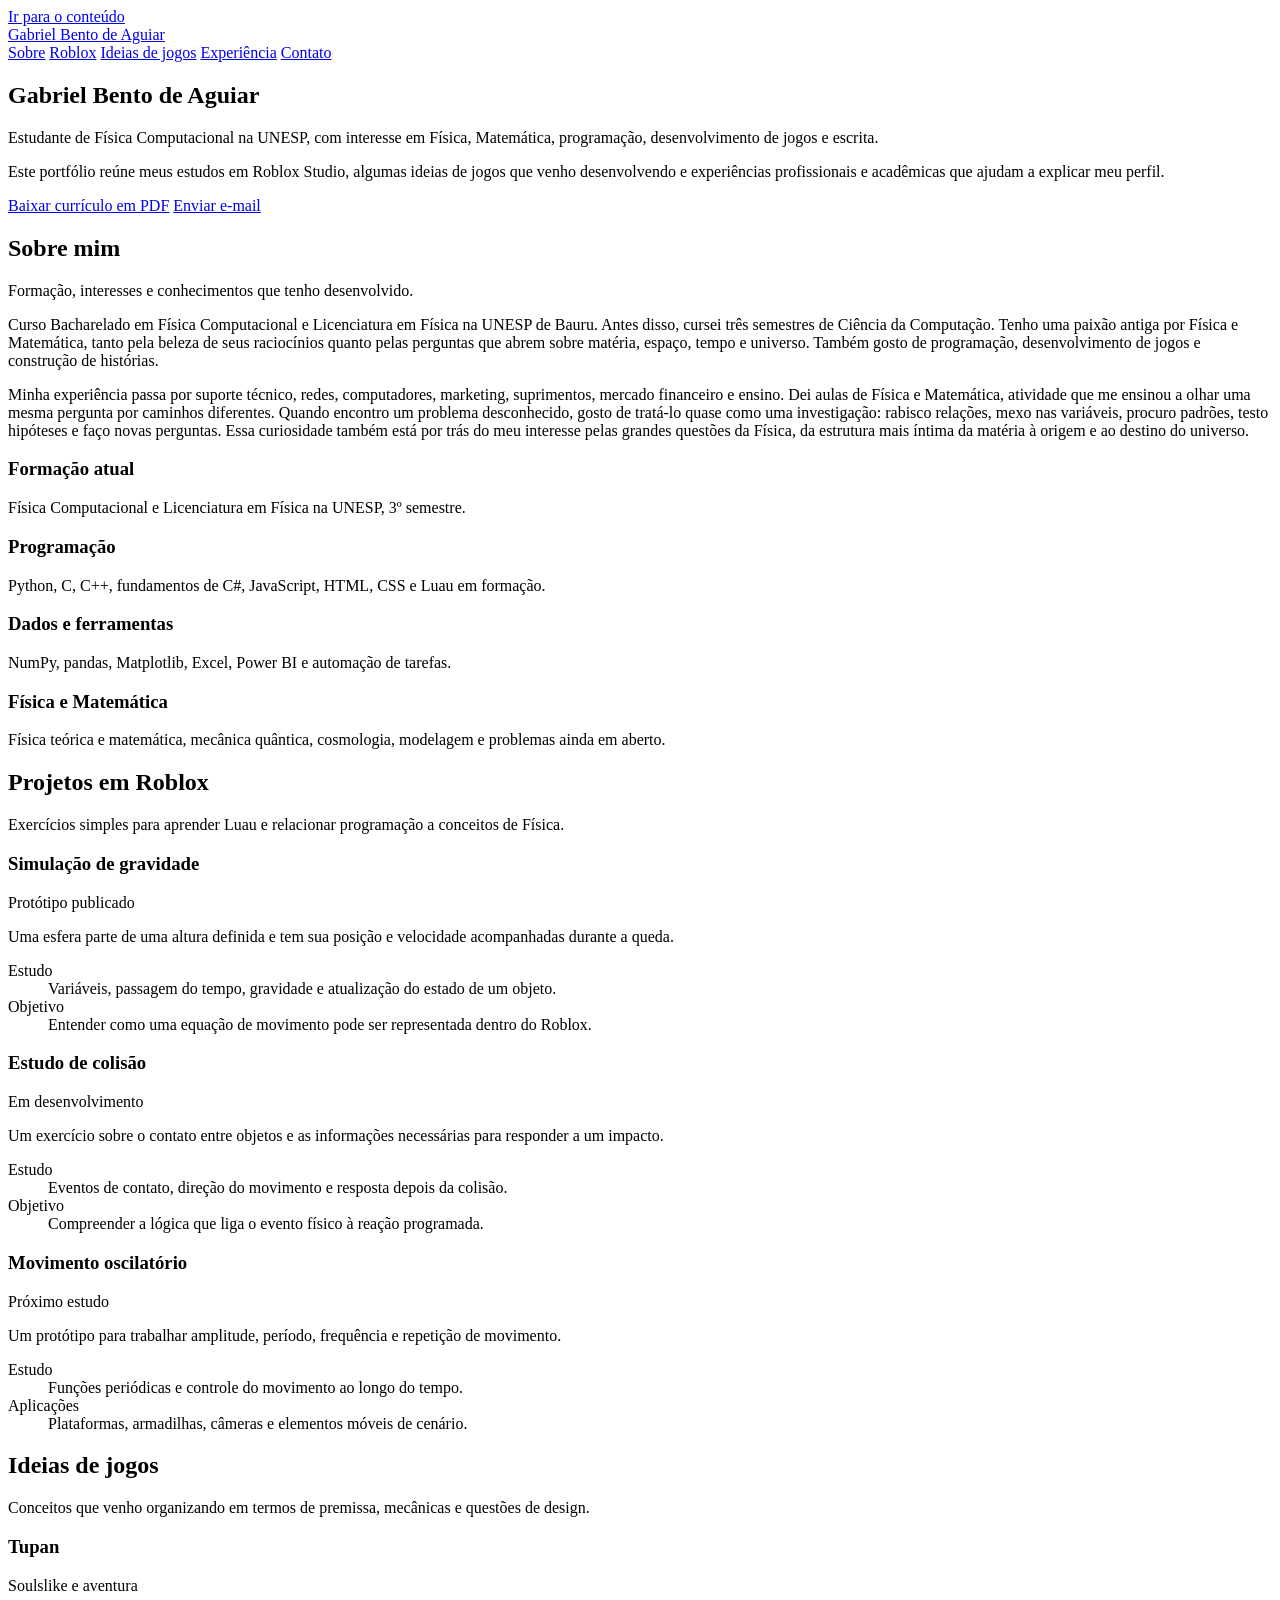
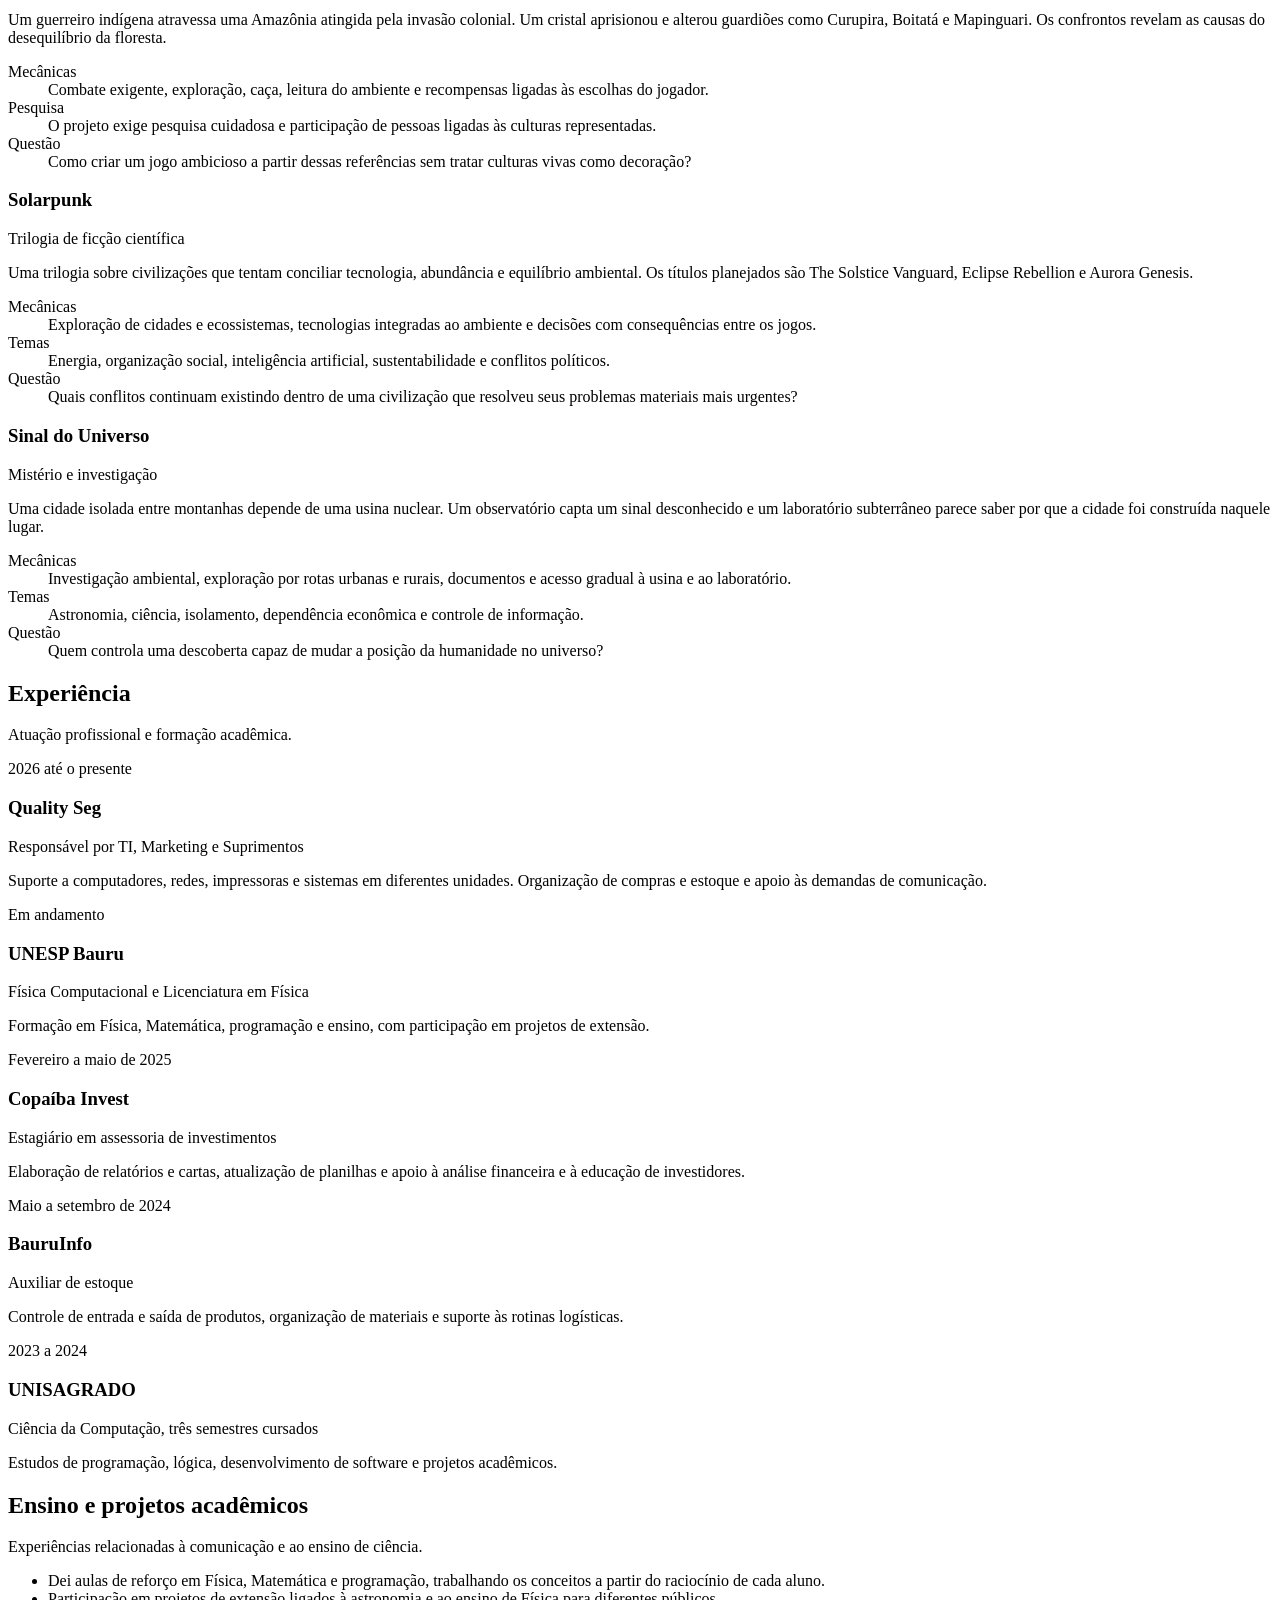
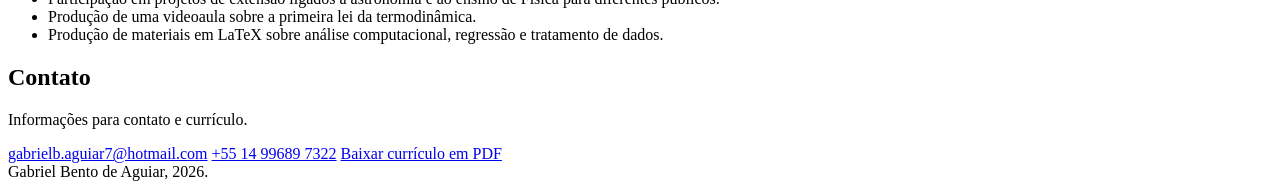
==== index.html @ 91a0bcd9 "Publica a estrutura inicial do portfólio" ====
<!doctype html>
<html lang="pt-BR">
<head>
  <meta charset="utf-8">
  <meta name="viewport" content="width=device-width, initial-scale=1">
  <title>Gabriel Bento de Aguiar | Portfólio</title>
  <meta name="description" content="Portfólio de Gabriel Bento de Aguiar, estudante de Física Computacional com interesse em programação, Roblox, game design e narrativa.">
  <meta name="theme-color" content="#f6f7f8">
  <link rel="icon" type="image/svg+xml" href="data:image/svg+xml,%3Csvg xmlns='http://www.w3.org/2000/svg' viewBox='0 0 64 64'%3E%3Crect width='64' height='64' rx='12' fill='%231f5f8b'/%3E%3Ctext x='32' y='43' text-anchor='middle' font-family='Arial' font-size='34' font-weight='700' fill='white'%3EG%3C/text%3E%3C/svg%3E">
  <link rel="stylesheet" href="assets/style.css">
</head>
<body>
  <a class="skip-link" href="#conteudo">Ir para o conteúdo</a>

  <header class="site-header">
    <div class="header-inner">
      <a class="name-link" href="#inicio">Gabriel Bento de Aguiar</a>
      <nav aria-label="Navegação principal">
        <a href="#sobre">Sobre</a>
        <a href="#roblox">Roblox</a>
        <a href="#jogos">Ideias de jogos</a>
        <a href="#experiencia">Experiência</a>
        <a href="#contato">Contato</a>
      </nav>
    </div>
  </header>

  <main id="conteudo">
    <section class="intro" id="inicio">
      <h1>Gabriel Bento de Aguiar</h1>
      <p class="role">Estudante de Física Computacional na UNESP, com interesse em Física, Matemática, programação, desenvolvimento de jogos e escrita.</p>
      <p class="summary">Este portfólio reúne meus estudos em Roblox Studio, algumas ideias de jogos que venho desenvolvendo e experiências profissionais e acadêmicas que ajudam a explicar meu perfil.</p>
      <div class="actions">
        <a class="button primary" href="assets/Gabriel_Bento_Curriculo_Prota_Games.pdf" download>Baixar currículo em PDF</a>
        <a class="button" href="mailto:gabrielb.aguiar7@hotmail.com">Enviar e-mail</a>
      </div>
    </section>

    <section id="sobre">
      <div class="section-title">
        <h2>Sobre mim</h2>
        <p>Formação, interesses e conhecimentos que tenho desenvolvido.</p>
      </div>
      <div class="section-content">
        <p>Curso Bacharelado em Física Computacional e Licenciatura em Física na UNESP de Bauru. Antes disso, cursei três semestres de Ciência da Computação. Tenho uma paixão antiga por Física e Matemática, tanto pela beleza de seus raciocínios quanto pelas perguntas que abrem sobre matéria, espaço, tempo e universo. Também gosto de programação, desenvolvimento de jogos e construção de histórias.</p>
        <p>Minha experiência passa por suporte técnico, redes, computadores, marketing, suprimentos, mercado financeiro e ensino. Dei aulas de Física e Matemática, atividade que me ensinou a olhar uma mesma pergunta por caminhos diferentes. Quando encontro um problema desconhecido, gosto de tratá-lo quase como uma investigação: rabisco relações, mexo nas variáveis, procuro padrões, testo hipóteses e faço novas perguntas. Essa curiosidade também está por trás do meu interesse pelas grandes questões da Física, da estrutura mais íntima da matéria à origem e ao destino do universo.</p>

        <div class="facts">
          <article class="fact">
            <h3>Formação atual</h3>
            <p>Física Computacional e Licenciatura em Física na UNESP, 3º semestre.</p>
          </article>
          <article class="fact">
            <h3>Programação</h3>
            <p>Python, C, C++, fundamentos de C#, JavaScript, HTML, CSS e Luau em formação.</p>
          </article>
          <article class="fact">
            <h3>Dados e ferramentas</h3>
            <p>NumPy, pandas, Matplotlib, Excel, Power BI e automação de tarefas.</p>
          </article>
          <article class="fact">
            <h3>Física e Matemática</h3>
            <p>Física teórica e matemática, mecânica quântica, cosmologia, modelagem e problemas ainda em aberto.</p>
          </article>
        </div>
      </div>
    </section>

    <section id="roblox">
      <div class="section-title">
        <h2>Projetos em Roblox</h2>
        <p>Exercícios simples para aprender Luau e relacionar programação a conceitos de Física.</p>
      </div>
      <div class="section-content project-list">
        <article class="project">
          <div class="project-header">
            <h3>Simulação de gravidade</h3>
            <span class="status">Protótipo publicado</span>
          </div>
          <p>Uma esfera parte de uma altura definida e tem sua posição e velocidade acompanhadas durante a queda.</p>
          <dl>
            <dt>Estudo</dt><dd>Variáveis, passagem do tempo, gravidade e atualização do estado de um objeto.</dd>
            <dt>Objetivo</dt><dd>Entender como uma equação de movimento pode ser representada dentro do Roblox.</dd>
          </dl>
        </article>

        <article class="project">
          <div class="project-header">
            <h3>Estudo de colisão</h3>
            <span class="status">Em desenvolvimento</span>
          </div>
          <p>Um exercício sobre o contato entre objetos e as informações necessárias para responder a um impacto.</p>
          <dl>
            <dt>Estudo</dt><dd>Eventos de contato, direção do movimento e resposta depois da colisão.</dd>
            <dt>Objetivo</dt><dd>Compreender a lógica que liga o evento físico à reação programada.</dd>
          </dl>
        </article>

        <article class="project">
          <div class="project-header">
            <h3>Movimento oscilatório</h3>
            <span class="status">Próximo estudo</span>
          </div>
          <p>Um protótipo para trabalhar amplitude, período, frequência e repetição de movimento.</p>
          <dl>
            <dt>Estudo</dt><dd>Funções periódicas e controle do movimento ao longo do tempo.</dd>
            <dt>Aplicações</dt><dd>Plataformas, armadilhas, câmeras e elementos móveis de cenário.</dd>
          </dl>
        </article>
      </div>
    </section>

    <section id="jogos">
      <div class="section-title">
        <h2>Ideias de jogos</h2>
        <p>Conceitos que venho organizando em termos de premissa, mecânicas e questões de design.</p>
      </div>
      <div class="section-content concept-list">
        <article class="concept">
          <div class="concept-header">
            <h3>Tupan</h3>
            <span class="type">Soulslike e aventura</span>
          </div>
          <p>Um guerreiro indígena atravessa uma Amazônia atingida pela invasão colonial. Um cristal aprisionou e alterou guardiões como Curupira, Boitatá e Mapinguari. Os confrontos revelam as causas do desequilíbrio da floresta.</p>
          <dl>
            <dt>Mecânicas</dt><dd>Combate exigente, exploração, caça, leitura do ambiente e recompensas ligadas às escolhas do jogador.</dd>
            <dt>Pesquisa</dt><dd>O projeto exige pesquisa cuidadosa e participação de pessoas ligadas às culturas representadas.</dd>
            <dt>Questão</dt><dd>Como criar um jogo ambicioso a partir dessas referências sem tratar culturas vivas como decoração?</dd>
          </dl>
        </article>

        <article class="concept">
          <div class="concept-header">
            <h3>Solarpunk</h3>
            <span class="type">Trilogia de ficção científica</span>
          </div>
          <p>Uma trilogia sobre civilizações que tentam conciliar tecnologia, abundância e equilíbrio ambiental. Os títulos planejados são The Solstice Vanguard, Eclipse Rebellion e Aurora Genesis.</p>
          <dl>
            <dt>Mecânicas</dt><dd>Exploração de cidades e ecossistemas, tecnologias integradas ao ambiente e decisões com consequências entre os jogos.</dd>
            <dt>Temas</dt><dd>Energia, organização social, inteligência artificial, sustentabilidade e conflitos políticos.</dd>
            <dt>Questão</dt><dd>Quais conflitos continuam existindo dentro de uma civilização que resolveu seus problemas materiais mais urgentes?</dd>
          </dl>
        </article>

        <article class="concept">
          <div class="concept-header">
            <h3>Sinal do Universo</h3>
            <span class="type">Mistério e investigação</span>
          </div>
          <p>Uma cidade isolada entre montanhas depende de uma usina nuclear. Um observatório capta um sinal desconhecido e um laboratório subterrâneo parece saber por que a cidade foi construída naquele lugar.</p>
          <dl>
            <dt>Mecânicas</dt><dd>Investigação ambiental, exploração por rotas urbanas e rurais, documentos e acesso gradual à usina e ao laboratório.</dd>
            <dt>Temas</dt><dd>Astronomia, ciência, isolamento, dependência econômica e controle de informação.</dd>
            <dt>Questão</dt><dd>Quem controla uma descoberta capaz de mudar a posição da humanidade no universo?</dd>
          </dl>
        </article>
      </div>
    </section>

    <section id="experiencia">
      <div class="section-title">
        <h2>Experiência</h2>
        <p>Atuação profissional e formação acadêmica.</p>
      </div>
      <div class="section-content experience-list">
        <article class="experience">
          <time>2026 até o presente</time>
          <div>
            <h3>Quality Seg</h3>
            <p class="position">Responsável por TI, Marketing e Suprimentos</p>
            <p>Suporte a computadores, redes, impressoras e sistemas em diferentes unidades. Organização de compras e estoque e apoio às demandas de comunicação.</p>
          </div>
        </article>
        <article class="experience">
          <time>Em andamento</time>
          <div>
            <h3>UNESP Bauru</h3>
            <p class="position">Física Computacional e Licenciatura em Física</p>
            <p>Formação em Física, Matemática, programação e ensino, com participação em projetos de extensão.</p>
          </div>
        </article>
        <article class="experience">
          <time>Fevereiro a maio de 2025</time>
          <div>
            <h3>Copaíba Invest</h3>
            <p class="position">Estagiário em assessoria de investimentos</p>
            <p>Elaboração de relatórios e cartas, atualização de planilhas e apoio à análise financeira e à educação de investidores.</p>
          </div>
        </article>
        <article class="experience">
          <time>Maio a setembro de 2024</time>
          <div>
            <h3>BauruInfo</h3>
            <p class="position">Auxiliar de estoque</p>
            <p>Controle de entrada e saída de produtos, organização de materiais e suporte às rotinas logísticas.</p>
          </div>
        </article>
        <article class="experience">
          <time>2023 a 2024</time>
          <div>
            <h3>UNISAGRADO</h3>
            <p class="position">Ciência da Computação, três semestres cursados</p>
            <p>Estudos de programação, lógica, desenvolvimento de software e projetos acadêmicos.</p>
          </div>
        </article>
      </div>
    </section>

    <section id="academico">
      <div class="section-title">
        <h2>Ensino e projetos acadêmicos</h2>
        <p>Experiências relacionadas à comunicação e ao ensino de ciência.</p>
      </div>
      <div class="section-content">
        <ul class="academic-list">
          <li>Dei aulas de reforço em Física, Matemática e programação, trabalhando os conceitos a partir do raciocínio de cada aluno.</li>
          <li>Participação em projetos de extensão ligados à astronomia e ao ensino de Física para diferentes públicos.</li>
          <li>Produção de uma videoaula sobre a primeira lei da termodinâmica.</li>
          <li>Produção de materiais em LaTeX sobre análise computacional, regressão e tratamento de dados.</li>
        </ul>
      </div>
    </section>

    <section class="contact" id="contato">
      <div class="section-title">
        <h2>Contato</h2>
        <p>Informações para contato e currículo.</p>
      </div>
      <div class="section-content contact-links">
        <a href="mailto:gabrielb.aguiar7@hotmail.com">gabrielb.aguiar7@hotmail.com</a>
        <a href="tel:+5514996897322">+55 14 99689 7322</a>
        <a href="assets/Gabriel_Bento_Curriculo_Prota_Games.pdf" download>Baixar currículo em PDF</a>
      </div>
    </section>
  </main>

  <footer>Gabriel Bento de Aguiar, 2026.</footer>
</body>
</html>
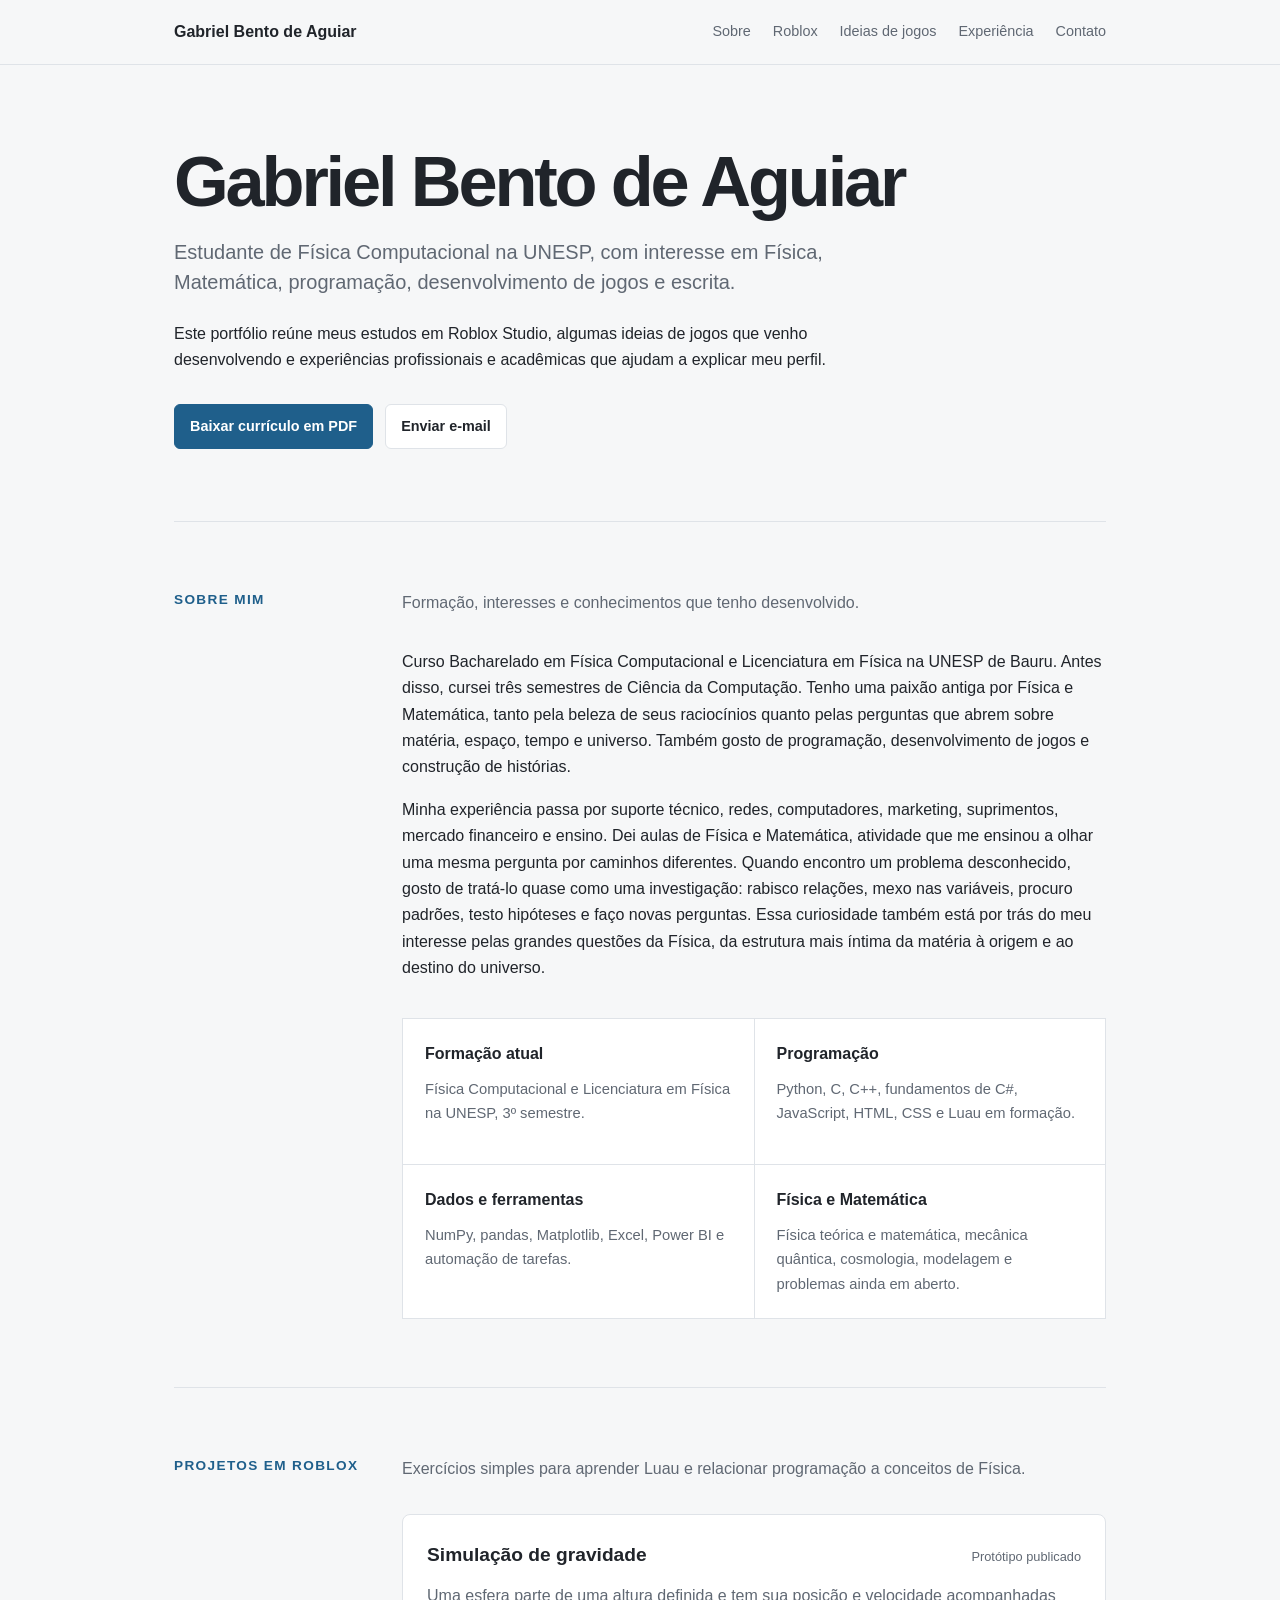
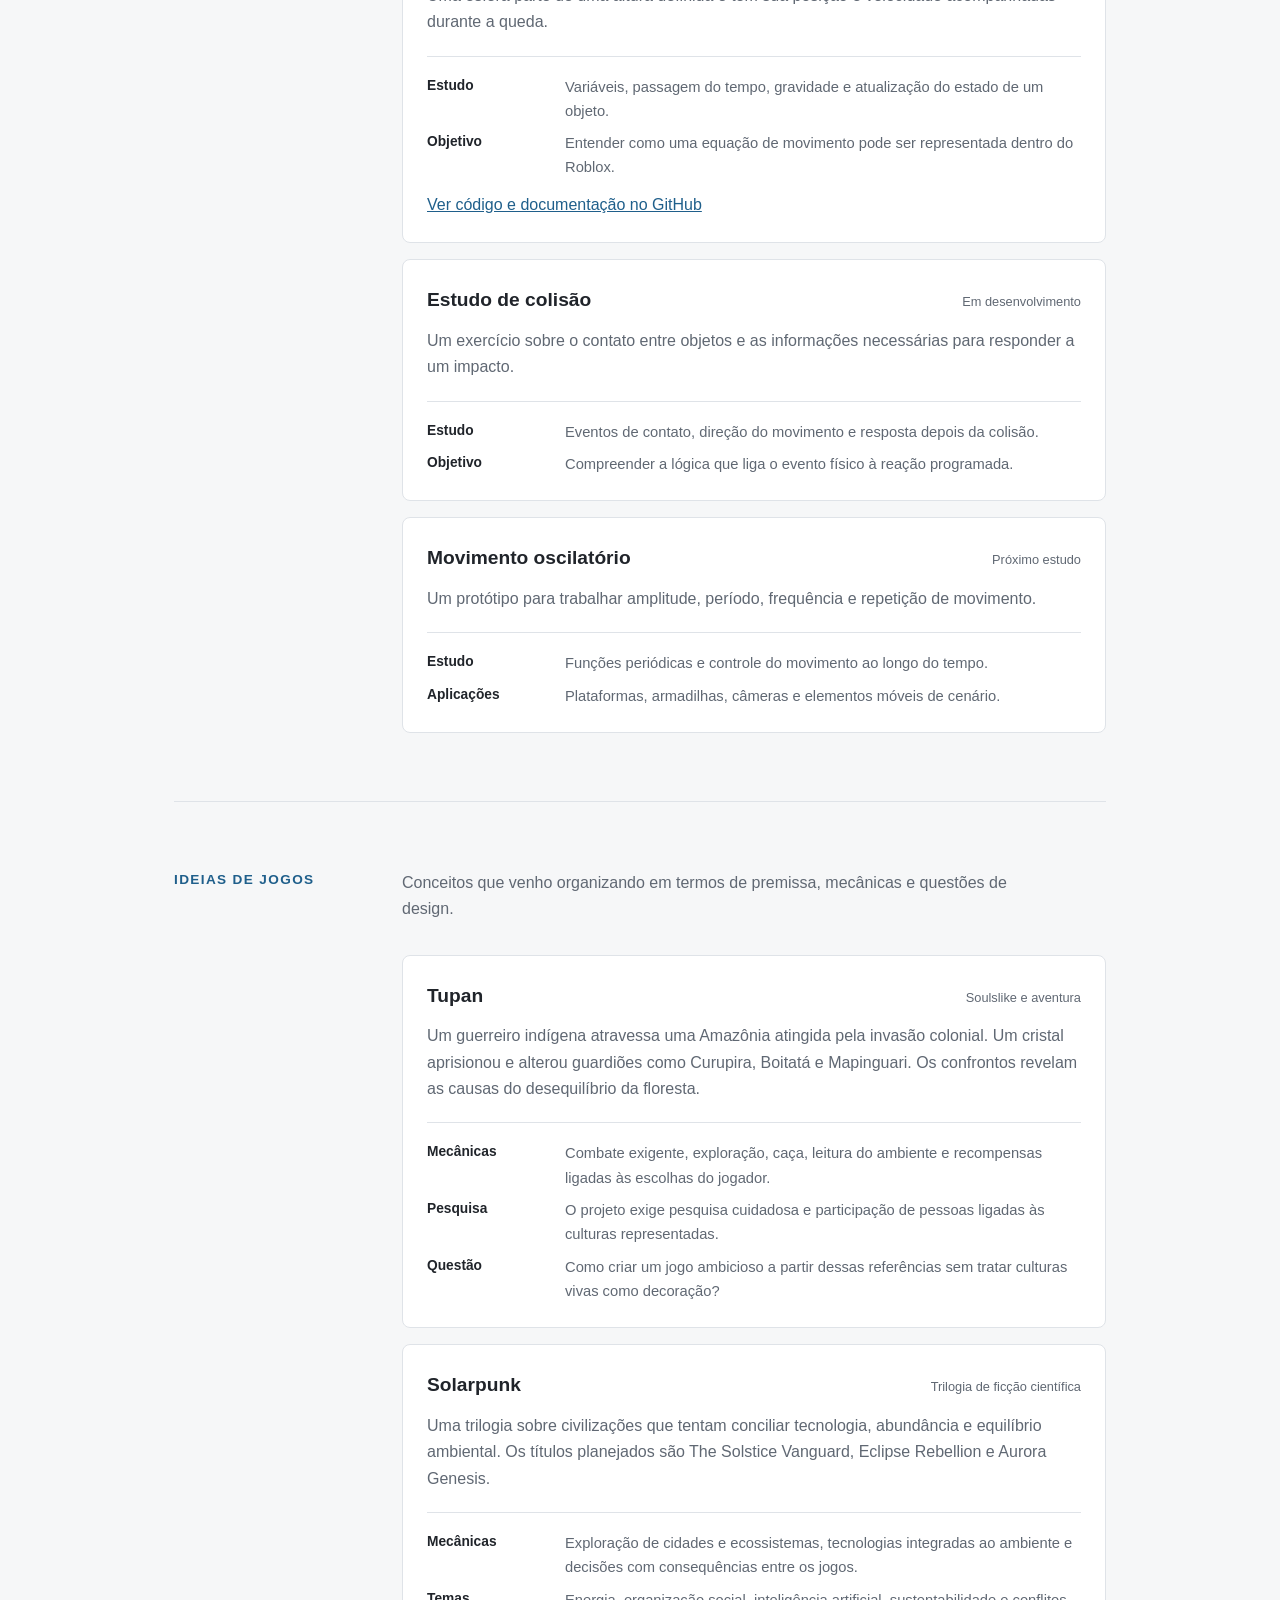
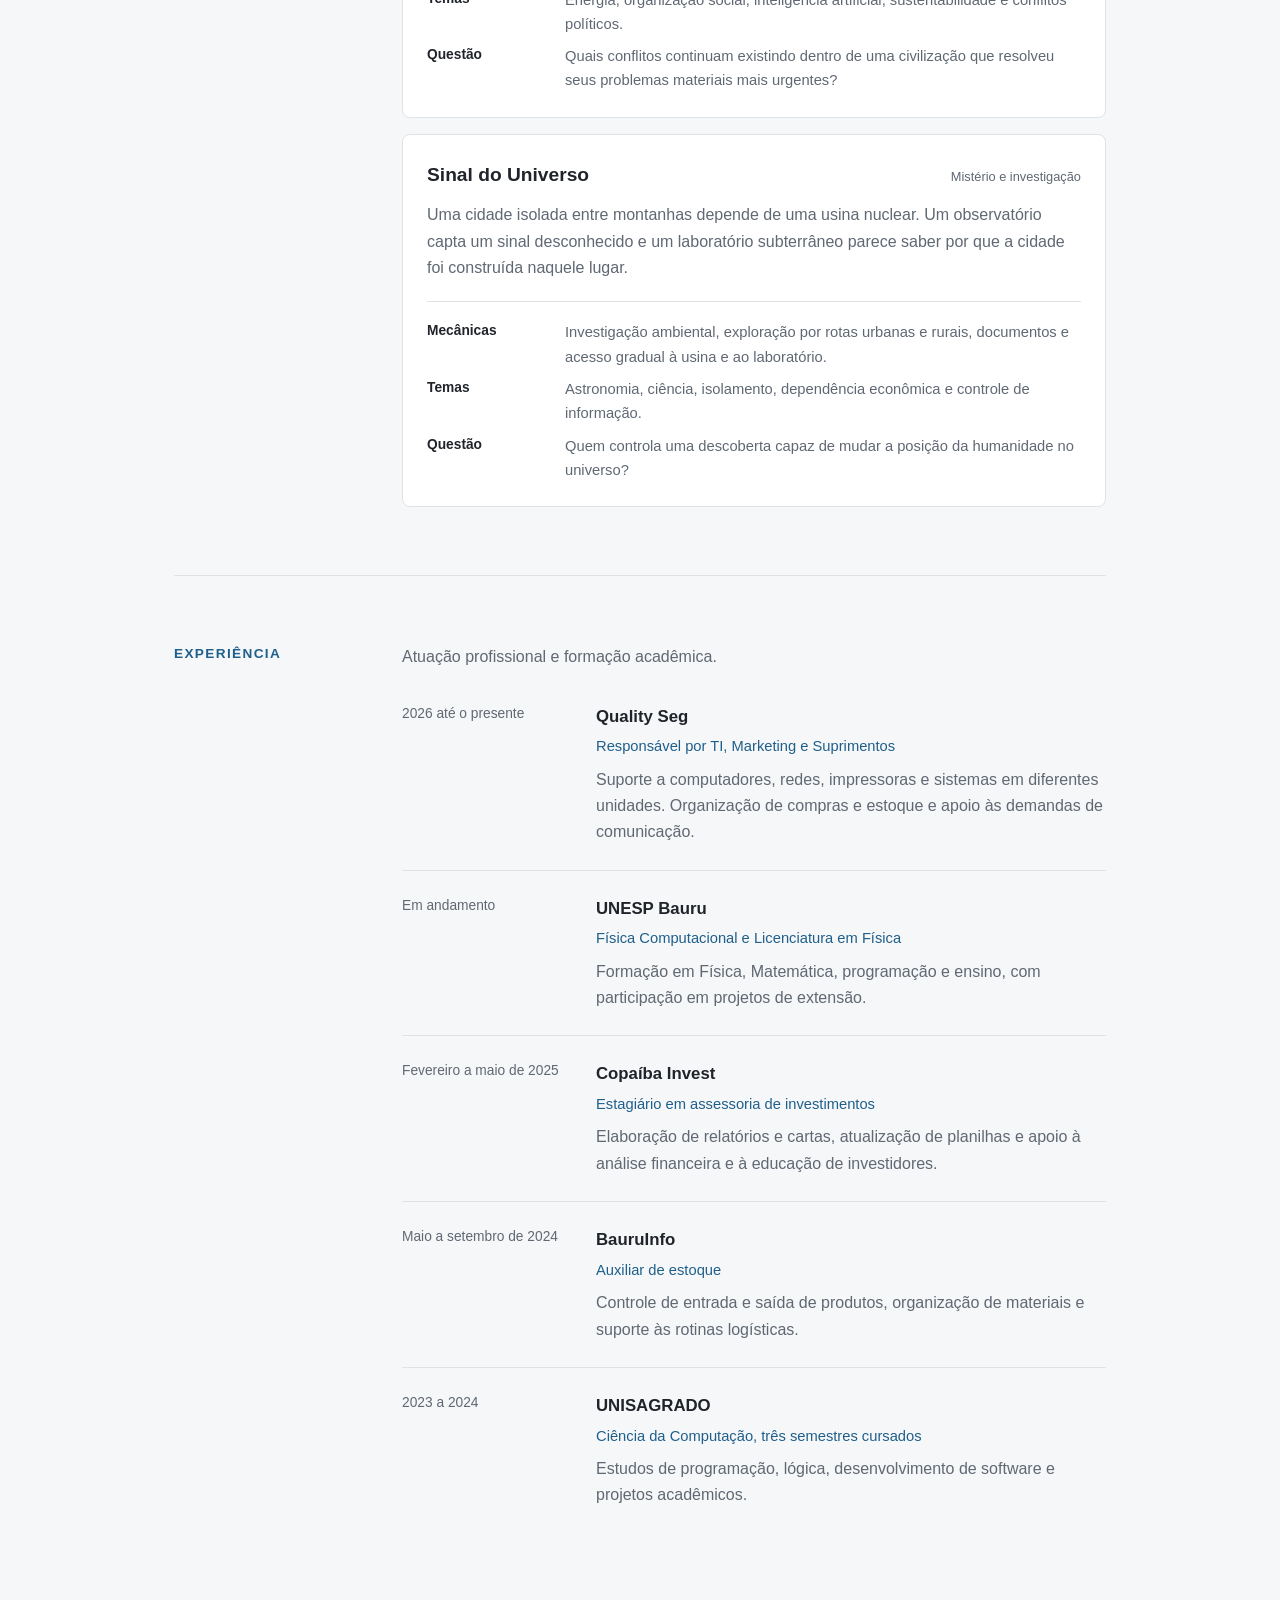
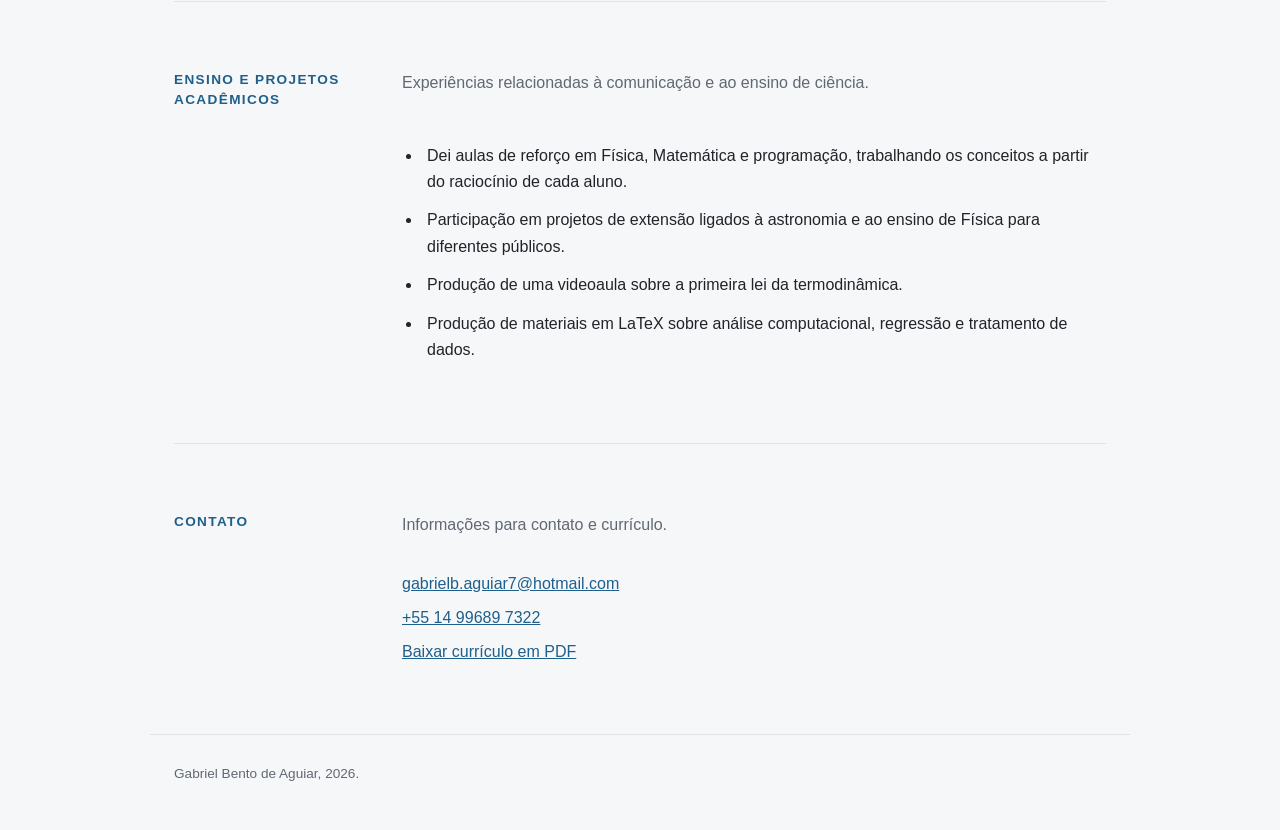
==== commit d0be1b93: "Adiciona link do repositório ao projeto de gravidade" ====
--- a/index.html
+++ b/index.html
@@ -82,6 +82,7 @@
             <dt>Estudo</dt><dd>Variáveis, passagem do tempo, gravidade e atualização do estado de um objeto.</dd>
             <dt>Objetivo</dt><dd>Entender como uma equação de movimento pode ser representada dentro do Roblox.</dd>
           </dl>
+          <p><a href="https://github.com/gabrielb2002/gravity-lab-roblox" target="_blank" rel="noopener noreferrer">Ver código e documentação no GitHub</a></p>
         </article>
 
         <article class="project">
--- a/assets/style.css
+++ b/assets/style.css
@@ -0,0 +1,115 @@
+:root {
+  --background: #f6f7f8;
+  --surface: #ffffff;
+  --text: #20242a;
+  --muted: #606873;
+  --line: #dfe3e8;
+  --accent: #1f5f8b;
+  --max-width: 980px;
+}
+
+* { box-sizing: border-box; }
+html { scroll-behavior: smooth; }
+body {
+  margin: 0;
+  color: var(--text);
+  background: var(--background);
+  font-family: Arial, Helvetica, sans-serif;
+  font-size: 16px;
+  line-height: 1.65;
+}
+
+a { color: var(--accent); }
+.skip-link { position: absolute; left: -9999px; }
+.skip-link:focus { left: 16px; top: 16px; padding: 8px 12px; background: var(--surface); border: 1px solid var(--line); }
+
+.site-header {
+  background: rgba(246, 247, 248, .96);
+  border-bottom: 1px solid var(--line);
+  position: sticky;
+  top: 0;
+  z-index: 10;
+}
+
+.header-inner {
+  max-width: var(--max-width);
+  min-height: 64px;
+  margin: 0 auto;
+  padding: 0 24px;
+  display: flex;
+  align-items: center;
+  justify-content: space-between;
+  gap: 24px;
+}
+
+.name-link { color: var(--text); text-decoration: none; font-weight: 700; }
+nav { display: flex; flex-wrap: wrap; gap: 22px; }
+nav a { color: var(--muted); text-decoration: none; font-size: .9rem; }
+nav a:hover, nav a:focus { color: var(--text); }
+
+main { max-width: var(--max-width); margin: 0 auto; padding: 0 24px; }
+.intro { padding: 80px 0 72px; border-bottom: 1px solid var(--line); }
+.intro h1 { margin: 0 0 18px; font-size: clamp(2.5rem, 6vw, 4.4rem); line-height: 1.05; letter-spacing: -.045em; }
+.intro .role { margin: 0 0 24px; max-width: 720px; color: var(--muted); font-size: 1.25rem; line-height: 1.5; }
+.intro .summary { max-width: 730px; margin: 0 0 30px; }
+.actions { display: flex; flex-wrap: wrap; gap: 12px; }
+.button { display: inline-block; padding: 10px 15px; border: 1px solid var(--line); border-radius: 6px; background: var(--surface); color: var(--text); text-decoration: none; font-weight: 700; font-size: .9rem; }
+.button.primary { background: var(--accent); border-color: var(--accent); color: #fff; }
+
+section { padding: 68px 0; border-bottom: 1px solid var(--line); }
+.section-title { display: grid; grid-template-columns: 200px 1fr; gap: 28px; margin-bottom: 32px; }
+.section-title h2 { margin: 0; font-size: .85rem; line-height: 1.5; text-transform: uppercase; letter-spacing: .1em; color: var(--accent); }
+.section-title p { margin: 0; max-width: 650px; color: var(--muted); }
+.section-content { margin-left: 228px; }
+.section-content > :first-child { margin-top: 0; }
+.section-content > :last-child { margin-bottom: 0; }
+.section-content p { max-width: 700px; }
+
+.facts { display: grid; grid-template-columns: repeat(2, 1fr); gap: 1px; margin-top: 36px; border: 1px solid var(--line); background: var(--line); }
+.fact { min-height: 145px; padding: 22px; background: var(--surface); }
+.fact h3 { margin: 0 0 10px; font-size: 1rem; }
+.fact p { margin: 0; color: var(--muted); font-size: .92rem; }
+
+.project-list, .concept-list { display: grid; gap: 16px; }
+.project, .concept { padding: 24px; border: 1px solid var(--line); border-radius: 8px; background: var(--surface); }
+.project-header, .concept-header { display: flex; justify-content: space-between; gap: 20px; align-items: baseline; }
+.project h3, .concept h3 { margin: 0; font-size: 1.2rem; }
+.status, .type { color: var(--muted); font-size: .8rem; white-space: nowrap; }
+.project p, .concept > p { margin: 12px 0 0; color: var(--muted); }
+.project dl, .concept dl { margin: 20px 0 0; display: grid; grid-template-columns: 120px 1fr; gap: 8px 18px; padding-top: 18px; border-top: 1px solid var(--line); }
+dt { font-weight: 700; font-size: .86rem; }
+dd { margin: 0; color: var(--muted); font-size: .92rem; }
+
+.experience-list { display: grid; gap: 0; }
+.experience { display: grid; grid-template-columns: 170px 1fr; gap: 24px; padding: 24px 0; border-top: 1px solid var(--line); }
+.experience:first-child { border-top: 0; padding-top: 0; }
+.experience time { color: var(--muted); font-size: .86rem; }
+.experience h3 { margin: 0 0 4px; font-size: 1.05rem; }
+.experience .position { margin: 0 0 8px; color: var(--accent); font-size: .92rem; }
+.experience p:last-child { margin: 0; color: var(--muted); }
+
+.academic-list { margin: 0; padding-left: 20px; }
+.academic-list li { margin: 0 0 12px; padding-left: 5px; }
+
+.contact { border-bottom: 0; }
+.contact-links { display: flex; flex-direction: column; gap: 8px; align-items: flex-start; }
+footer { max-width: var(--max-width); margin: 0 auto; padding: 28px 24px 45px; border-top: 1px solid var(--line); color: var(--muted); font-size: .85rem; }
+
+@media (max-width: 760px) {
+  .header-inner { align-items: flex-start; flex-direction: column; padding-top: 16px; padding-bottom: 16px; }
+  nav { gap: 12px 18px; }
+  .intro { padding: 56px 0; }
+  section { padding: 54px 0; }
+  .section-title { grid-template-columns: 1fr; gap: 10px; }
+  .section-content { margin-left: 0; }
+  .facts { grid-template-columns: 1fr; }
+  .experience { grid-template-columns: 1fr; gap: 7px; }
+}
+
+@media (max-width: 500px) {
+  main, .header-inner, footer { padding-left: 18px; padding-right: 18px; }
+  .project-header, .concept-header { display: block; }
+  .status, .type { display: block; margin-top: 5px; }
+  .project dl, .concept dl { grid-template-columns: 1fr; gap: 4px; }
+  dd + dt { margin-top: 10px; }
+}
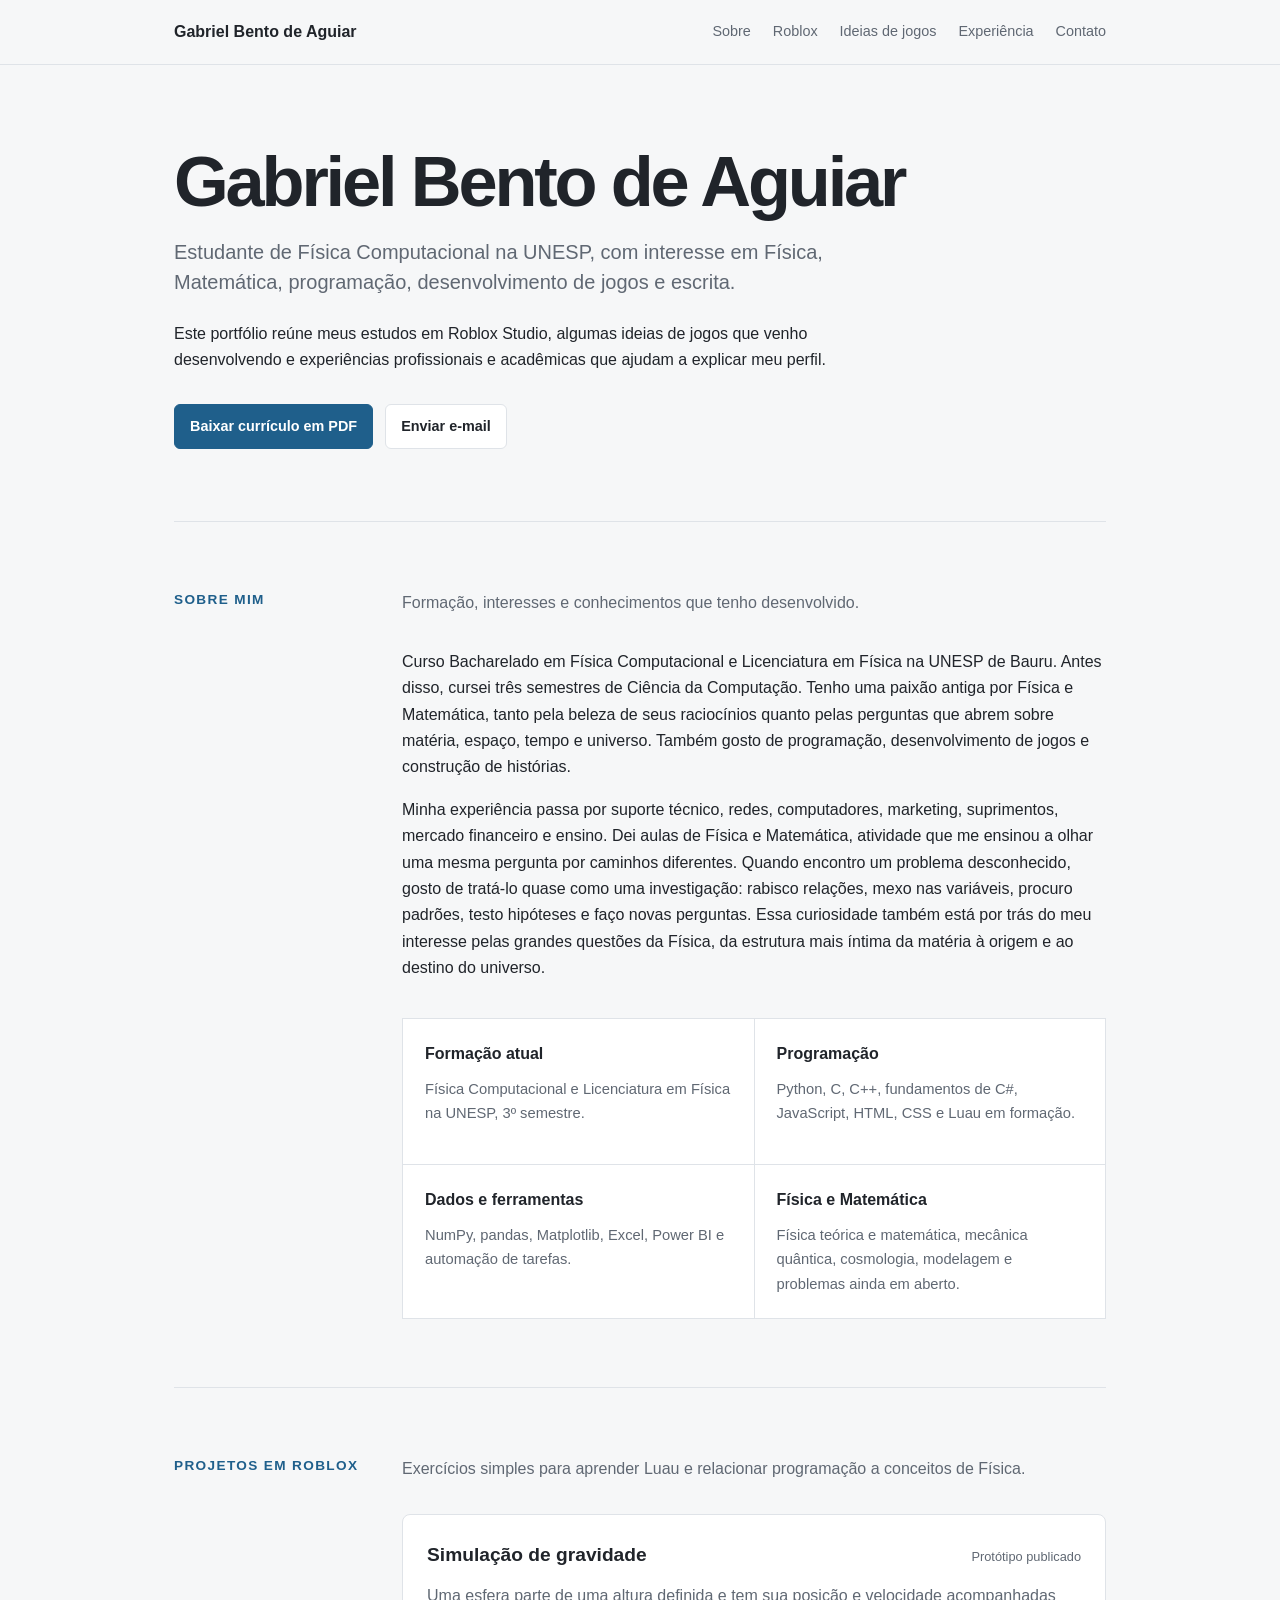
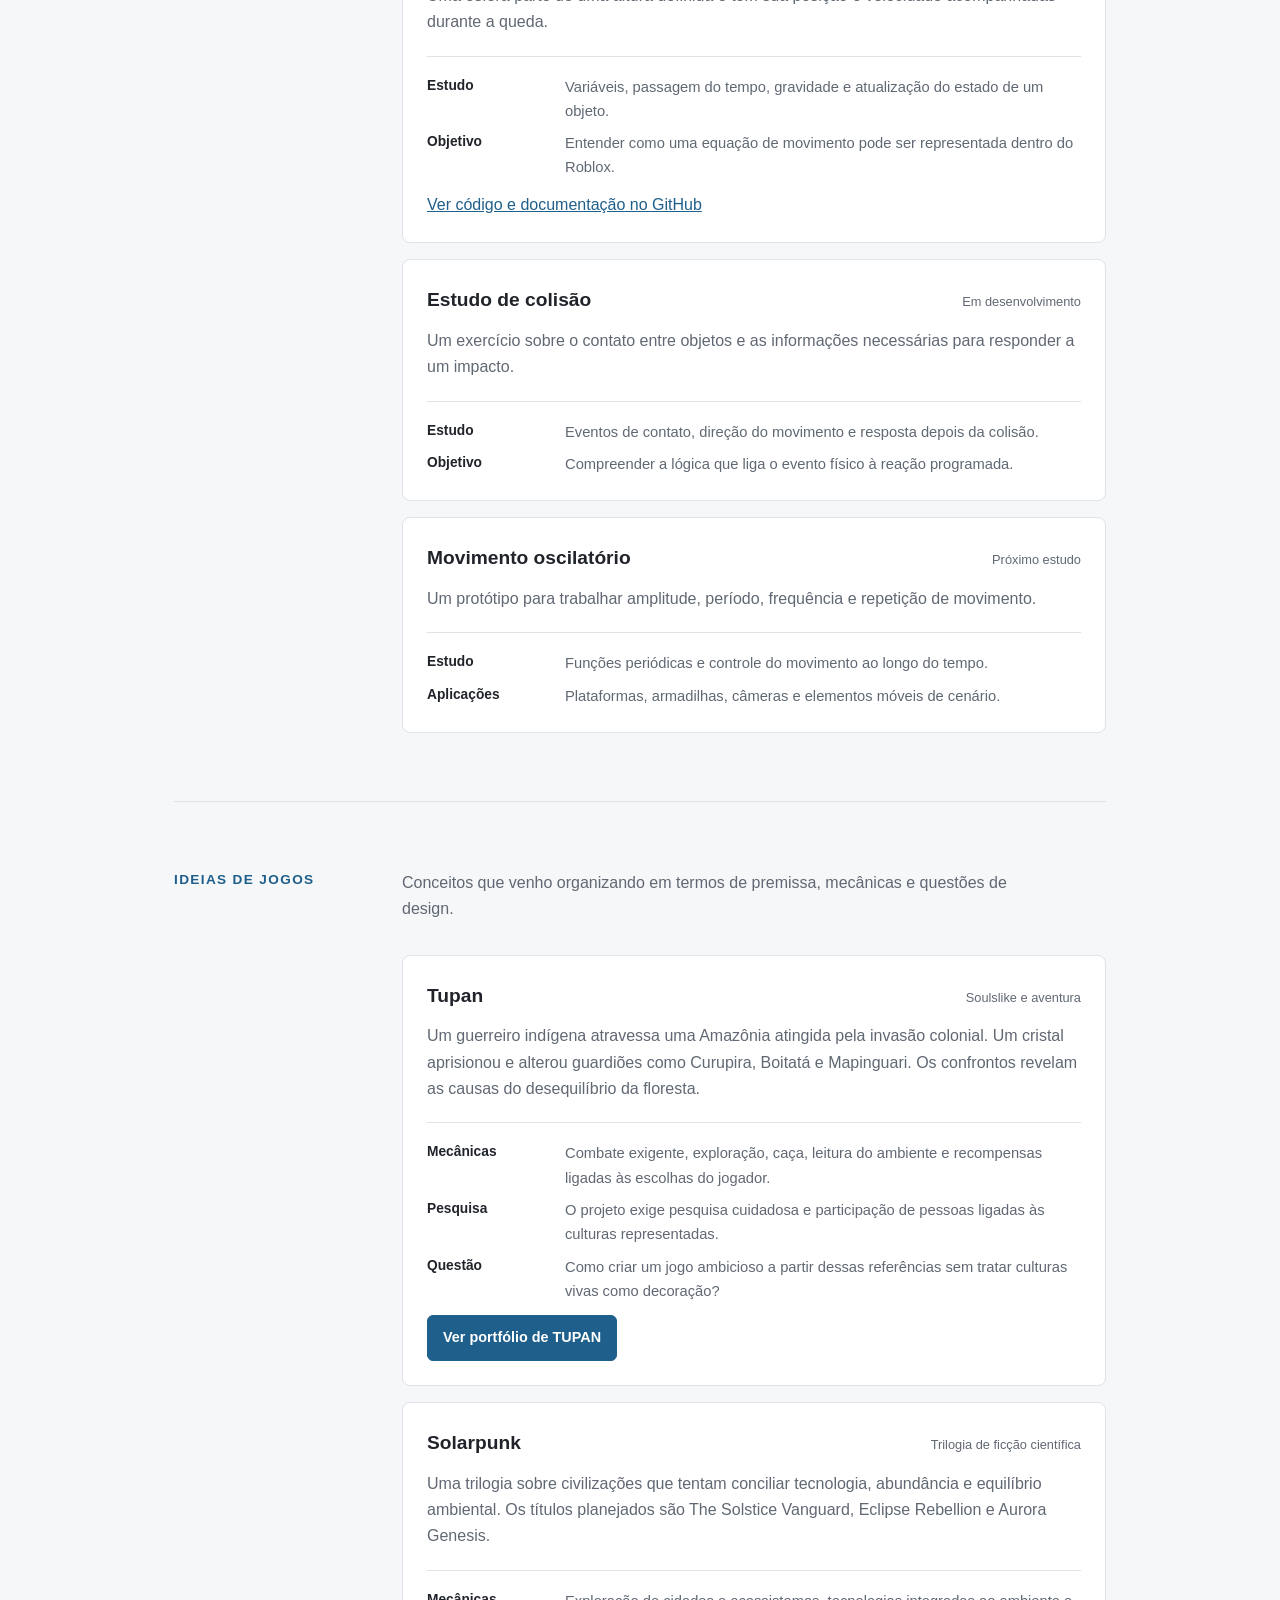
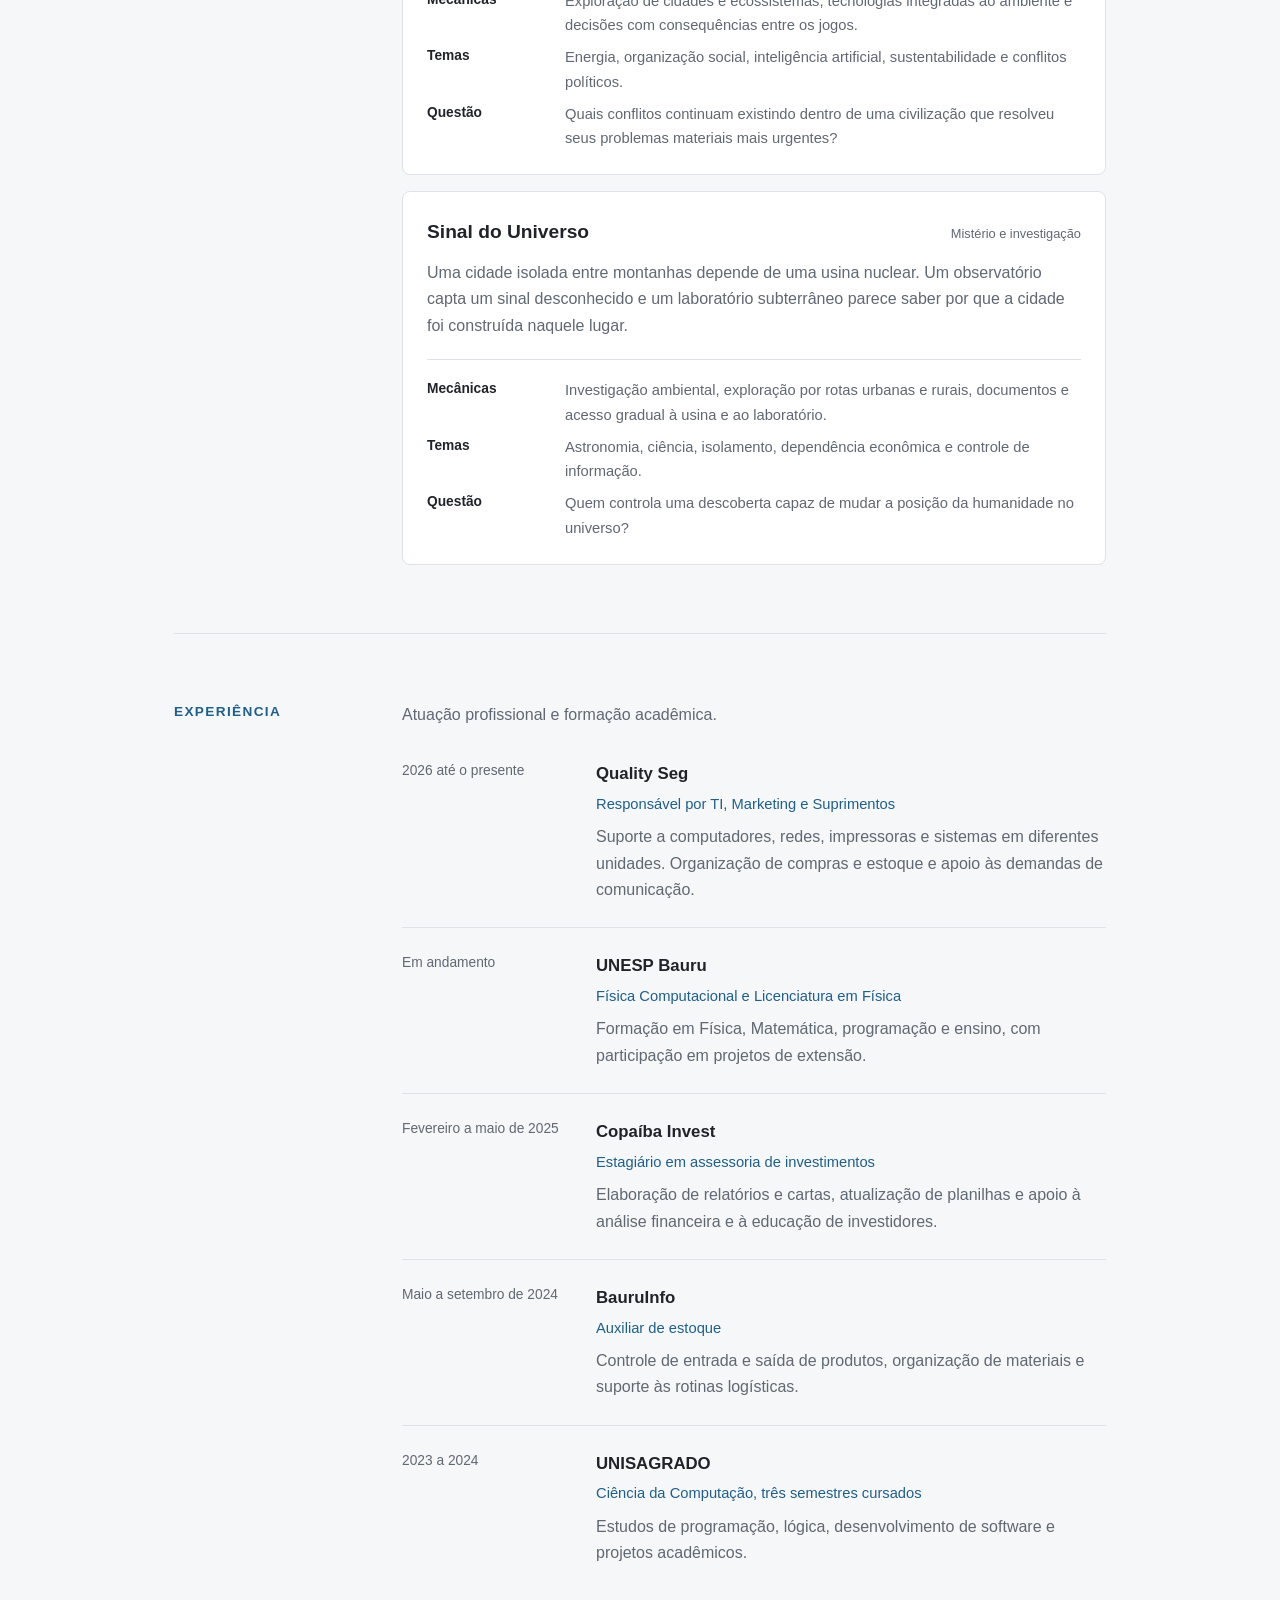
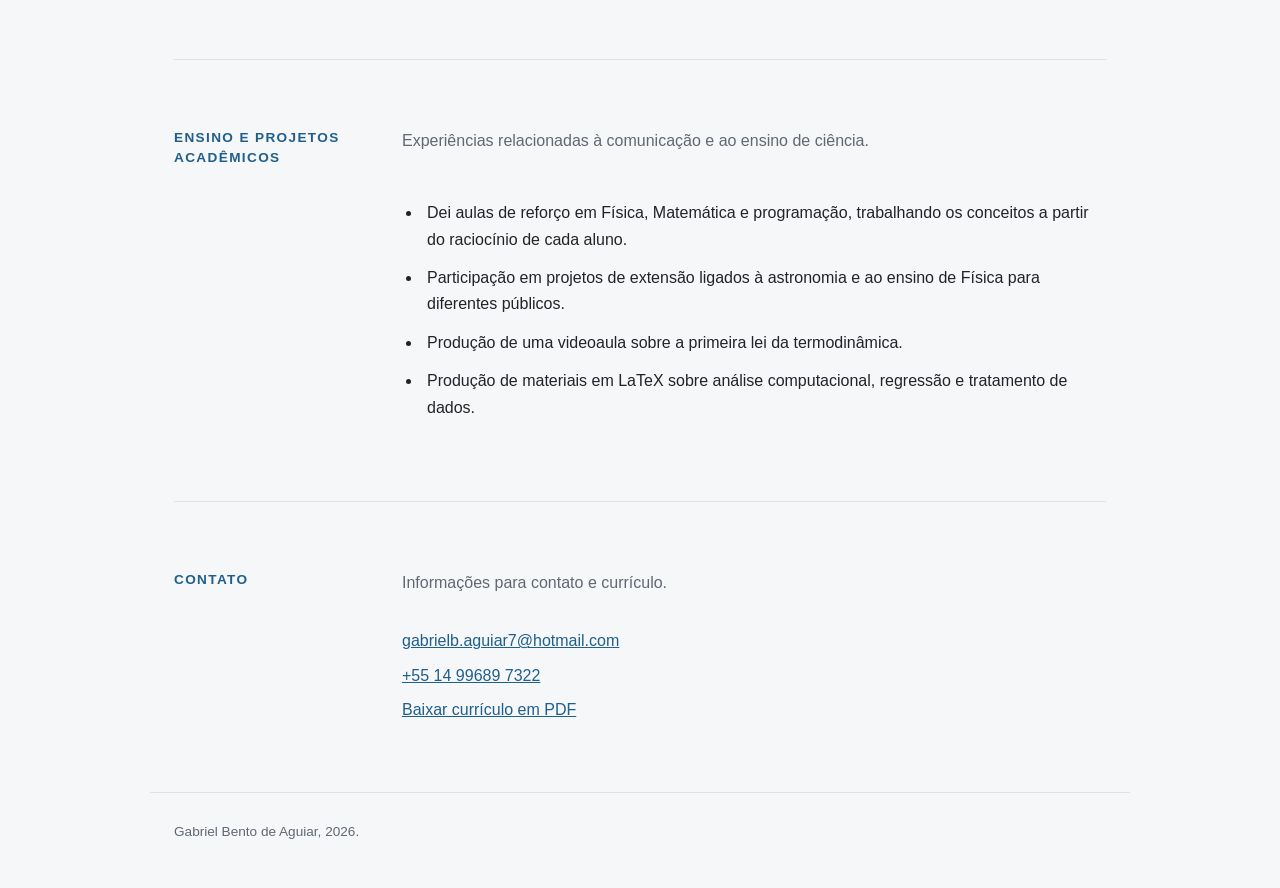
==== commit 8a68919b: "Adiciona link do portfólio de TUPAN" ====
--- a/index.html
+++ b/index.html
@@ -128,6 +128,7 @@
             <dt>Pesquisa</dt><dd>O projeto exige pesquisa cuidadosa e participação de pessoas ligadas às culturas representadas.</dd>
             <dt>Questão</dt><dd>Como criar um jogo ambicioso a partir dessas referências sem tratar culturas vivas como decoração?</dd>
           </dl>
+          <p><a class="button primary" href="tupan/">Ver portfólio de TUPAN</a></p>
         </article>
 
         <article class="concept">
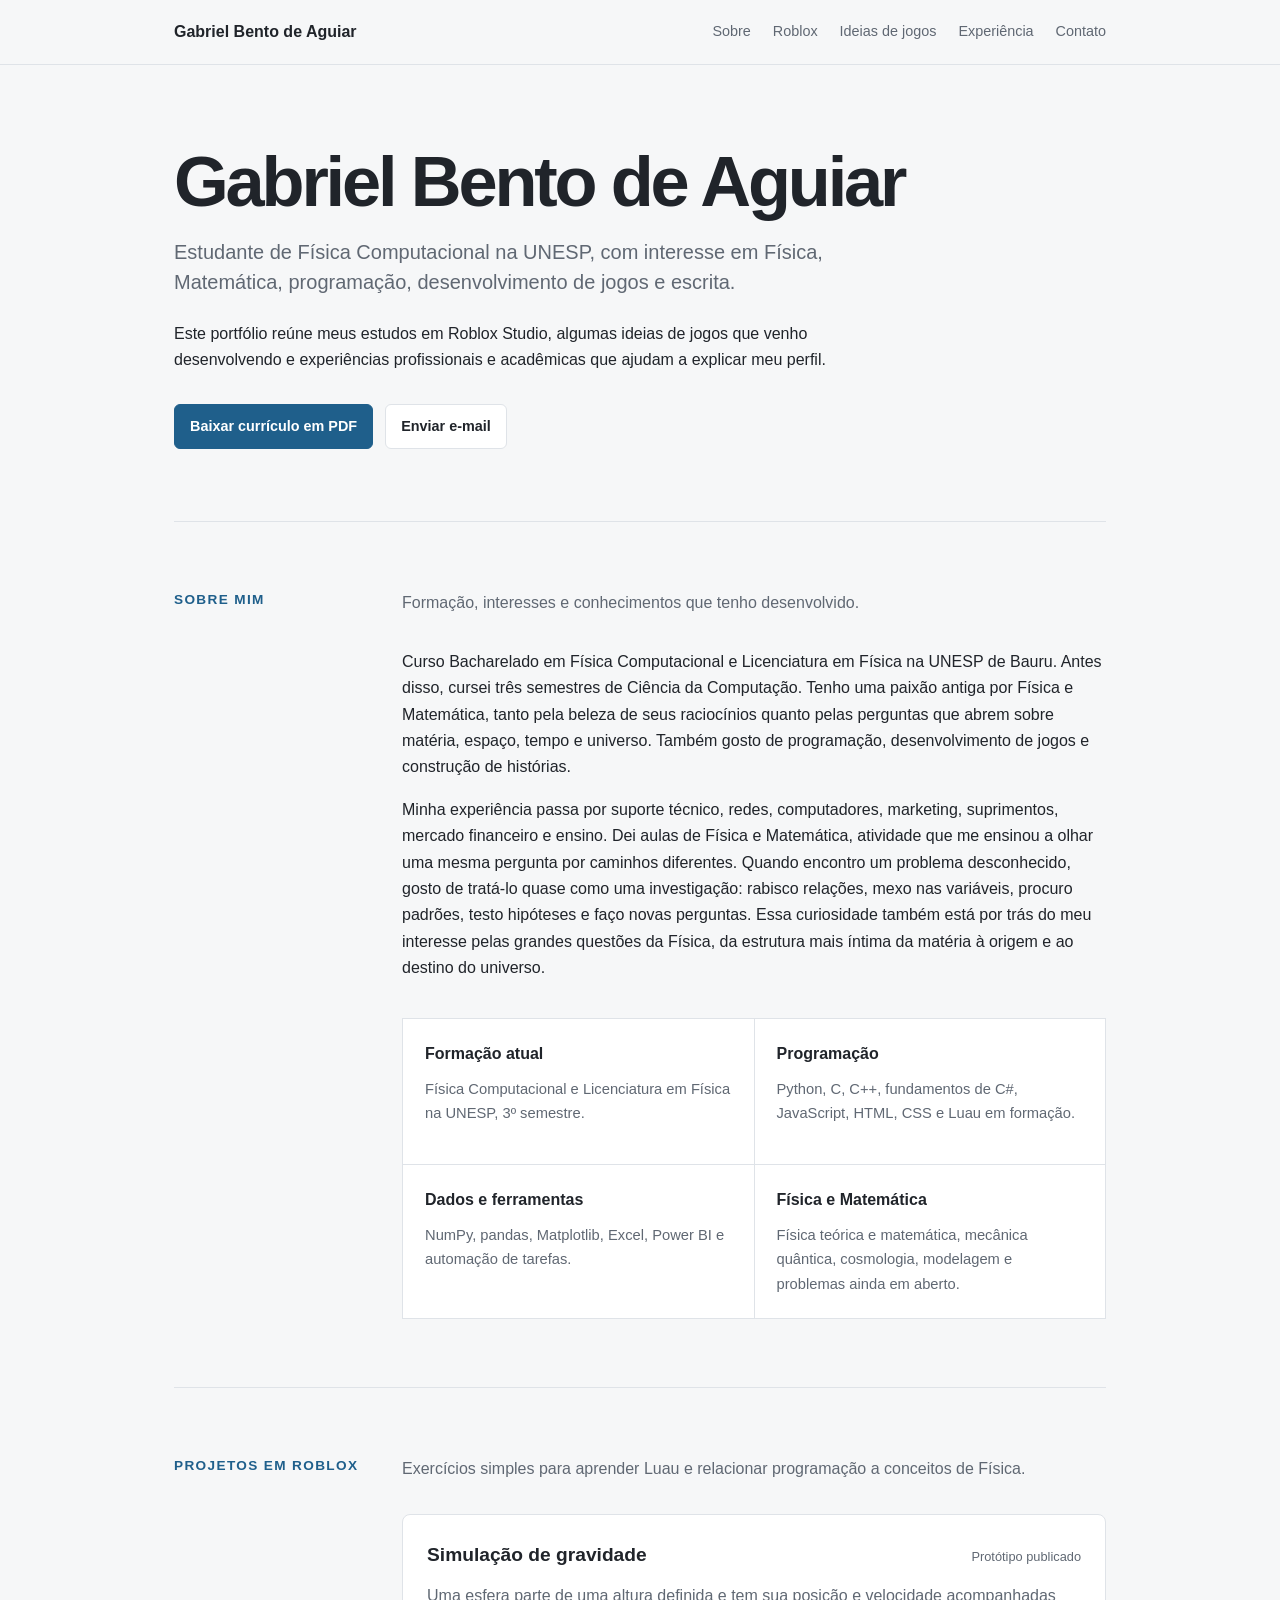
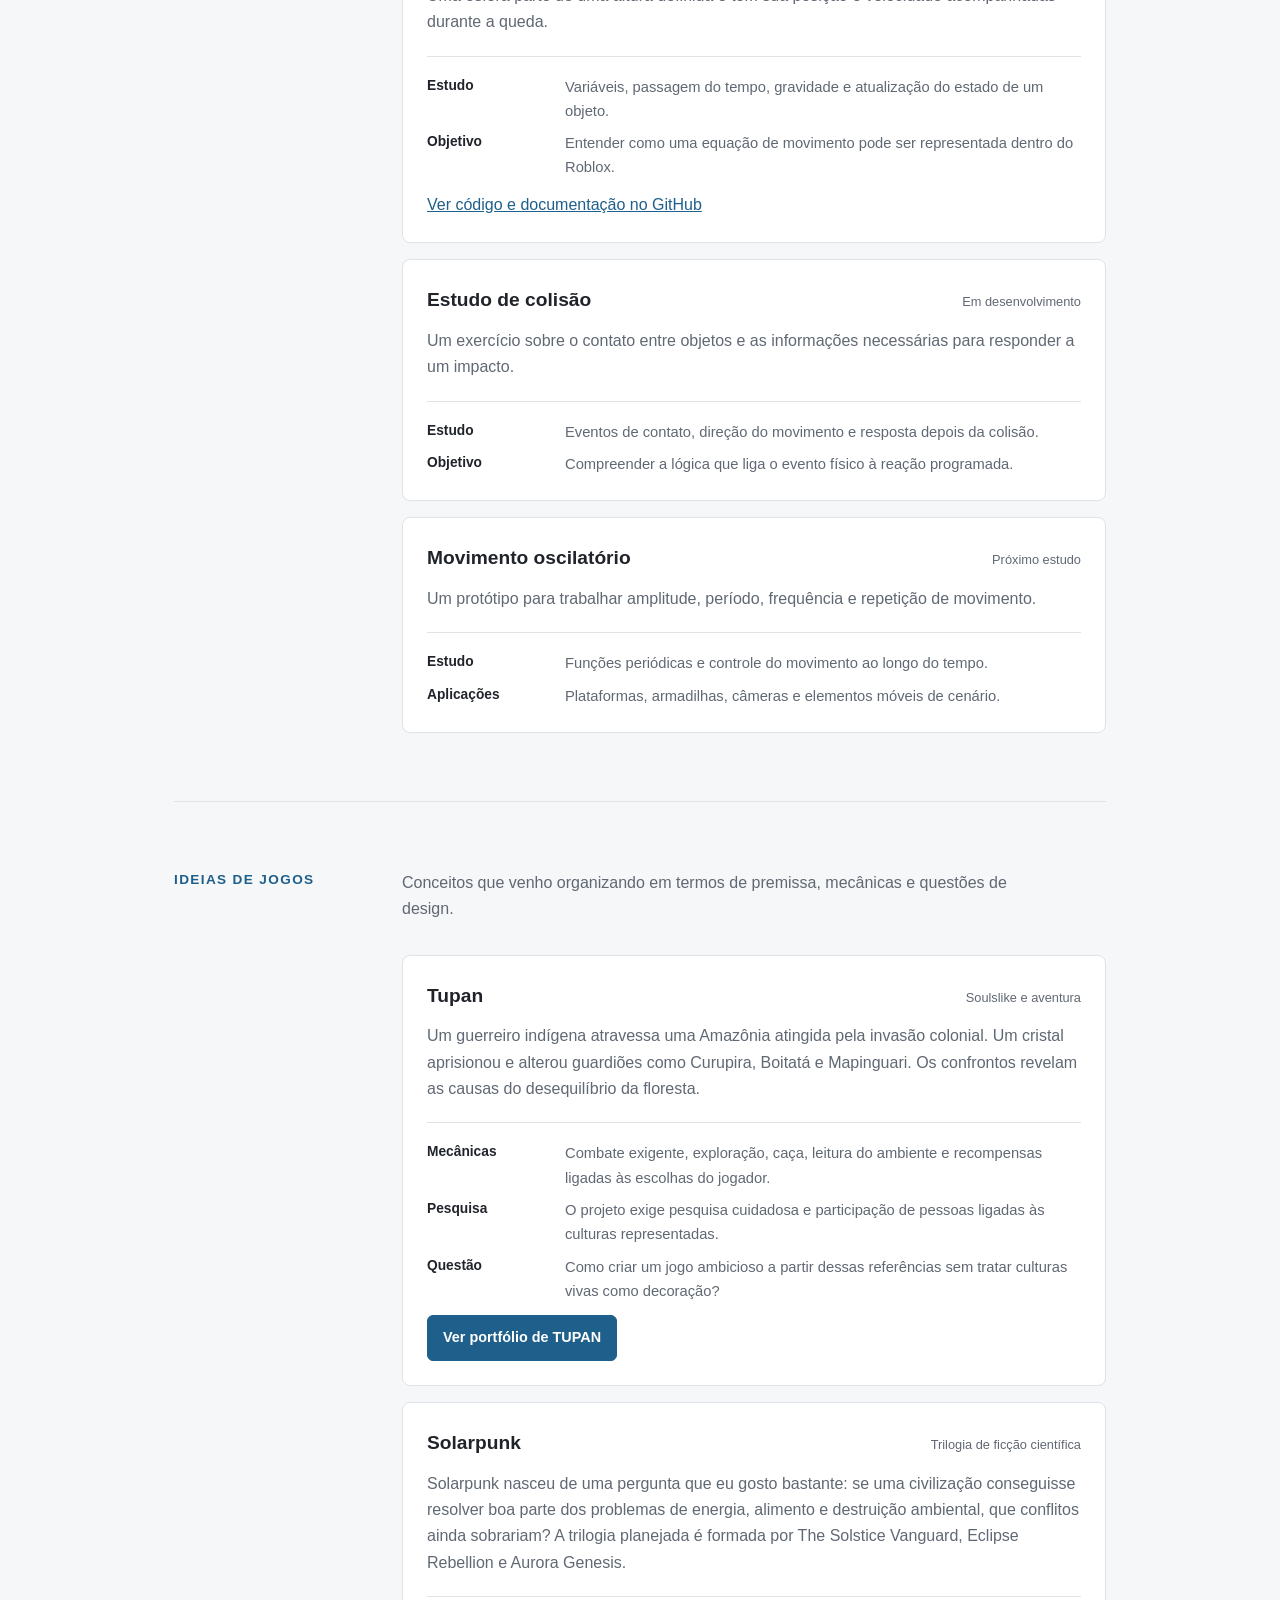
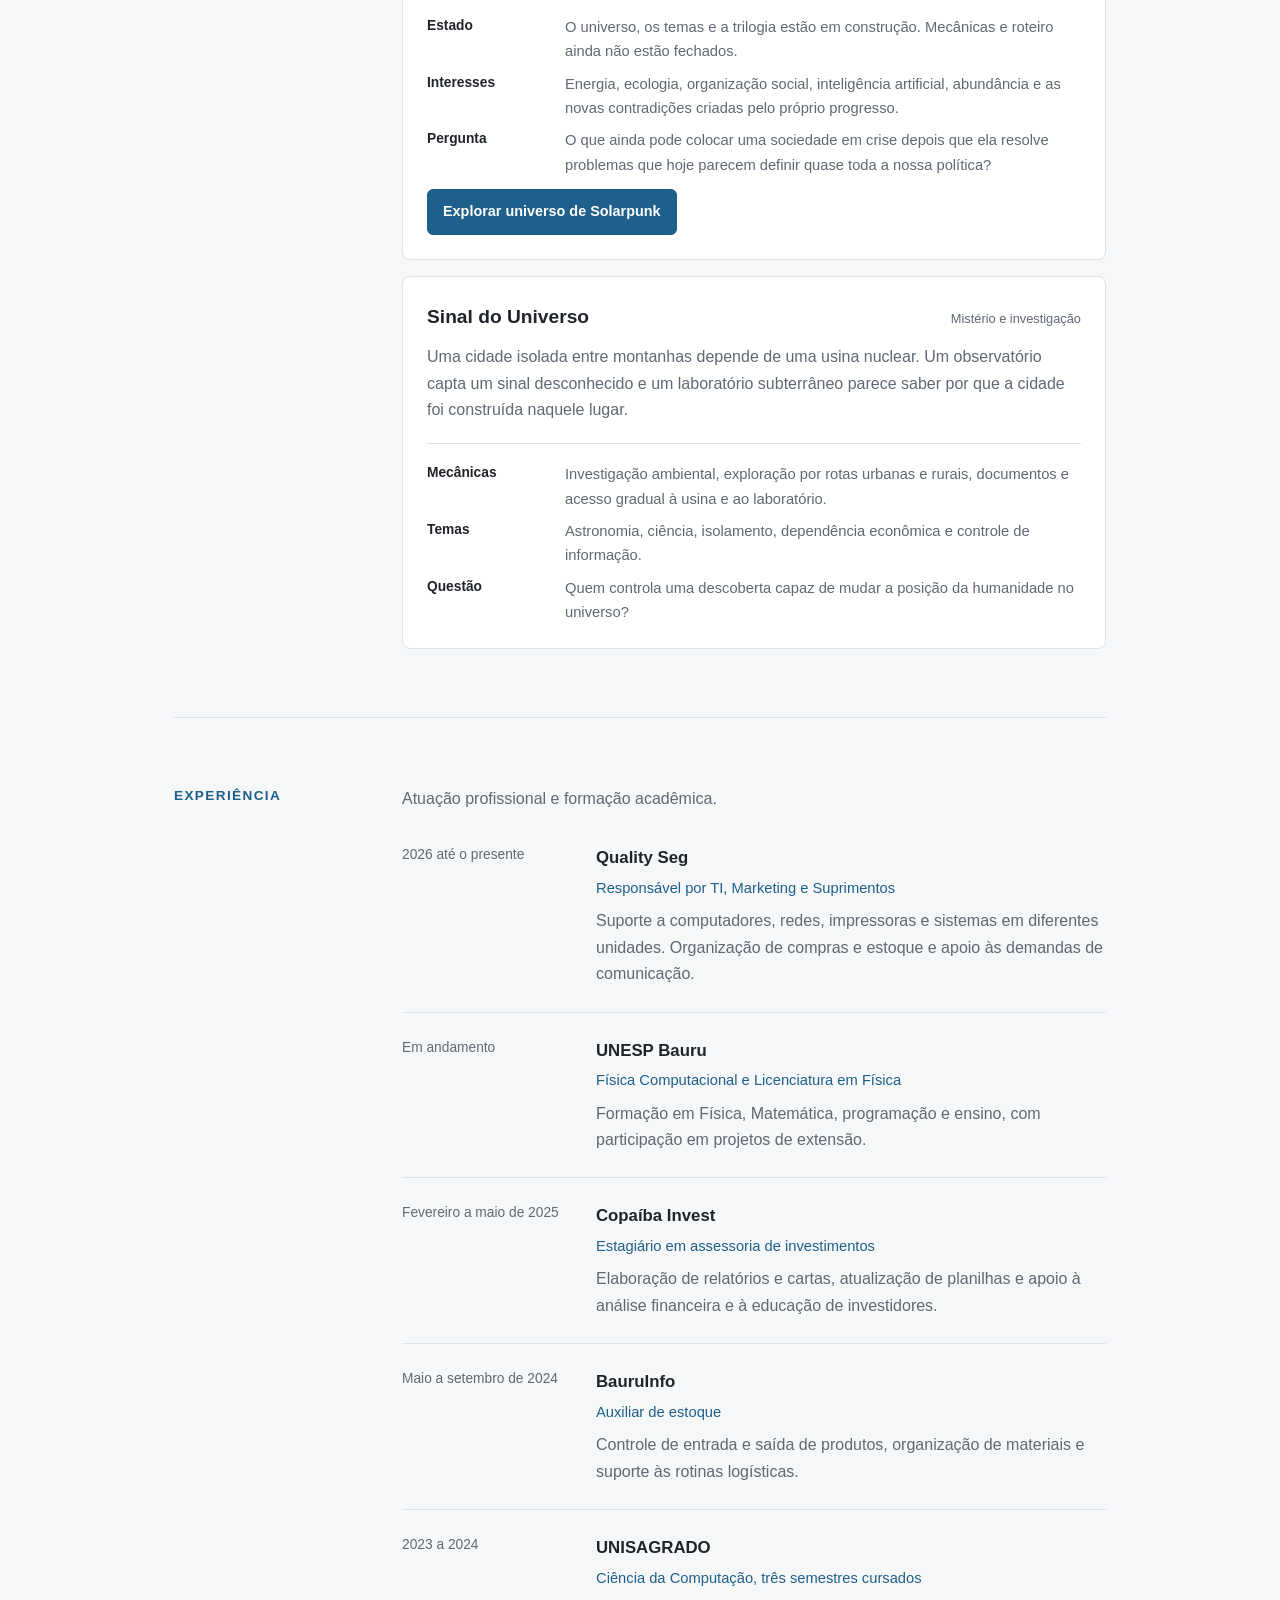
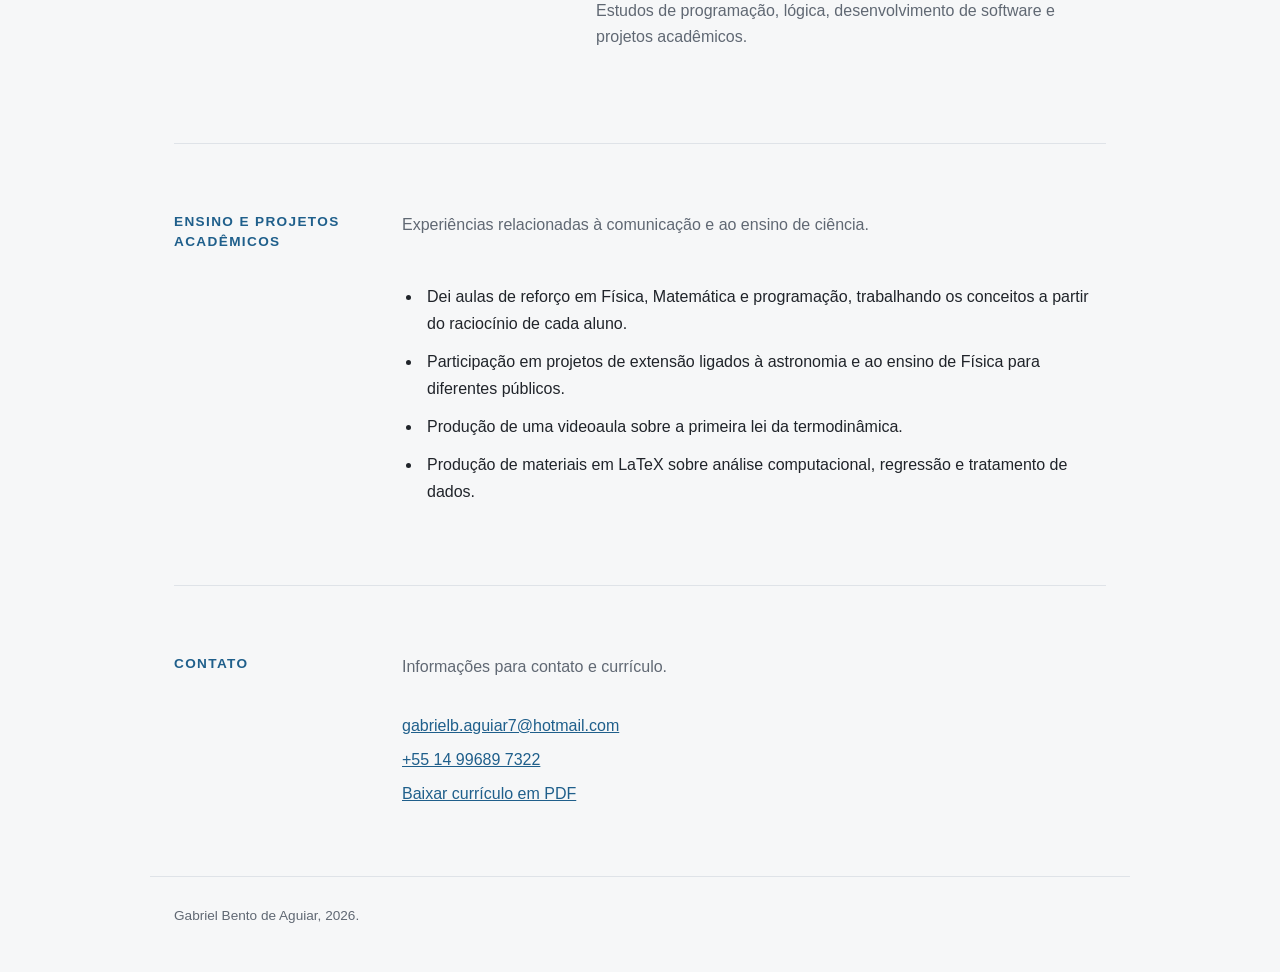
==== commit 32ec7901: "Adiciona link e atualiza card de Solarpunk" ====
--- a/index.html
+++ b/index.html
@@ -136,12 +136,13 @@
             <h3>Solarpunk</h3>
             <span class="type">Trilogia de ficção científica</span>
           </div>
-          <p>Uma trilogia sobre civilizações que tentam conciliar tecnologia, abundância e equilíbrio ambiental. Os títulos planejados são The Solstice Vanguard, Eclipse Rebellion e Aurora Genesis.</p>
-          <dl>
-            <dt>Mecânicas</dt><dd>Exploração de cidades e ecossistemas, tecnologias integradas ao ambiente e decisões com consequências entre os jogos.</dd>
-            <dt>Temas</dt><dd>Energia, organização social, inteligência artificial, sustentabilidade e conflitos políticos.</dd>
-            <dt>Questão</dt><dd>Quais conflitos continuam existindo dentro de uma civilização que resolveu seus problemas materiais mais urgentes?</dd>
-          </dl>
+          <p>Solarpunk nasceu de uma pergunta que eu gosto bastante: se uma civilização conseguisse resolver boa parte dos problemas de energia, alimento e destruição ambiental, que conflitos ainda sobrariam? A trilogia planejada é formada por The Solstice Vanguard, Eclipse Rebellion e Aurora Genesis.</p>
+          <dl>
+            <dt>Estado</dt><dd>O universo, os temas e a trilogia estão em construção. Mecânicas e roteiro ainda não estão fechados.</dd>
+            <dt>Interesses</dt><dd>Energia, ecologia, organização social, inteligência artificial, abundância e as novas contradições criadas pelo próprio progresso.</dd>
+            <dt>Pergunta</dt><dd>O que ainda pode colocar uma sociedade em crise depois que ela resolve problemas que hoje parecem definir quase toda a nossa política?</dd>
+          </dl>
+          <p><a class="button primary" href="solarpunk/">Explorar universo de Solarpunk</a></p>
         </article>
 
         <article class="concept">
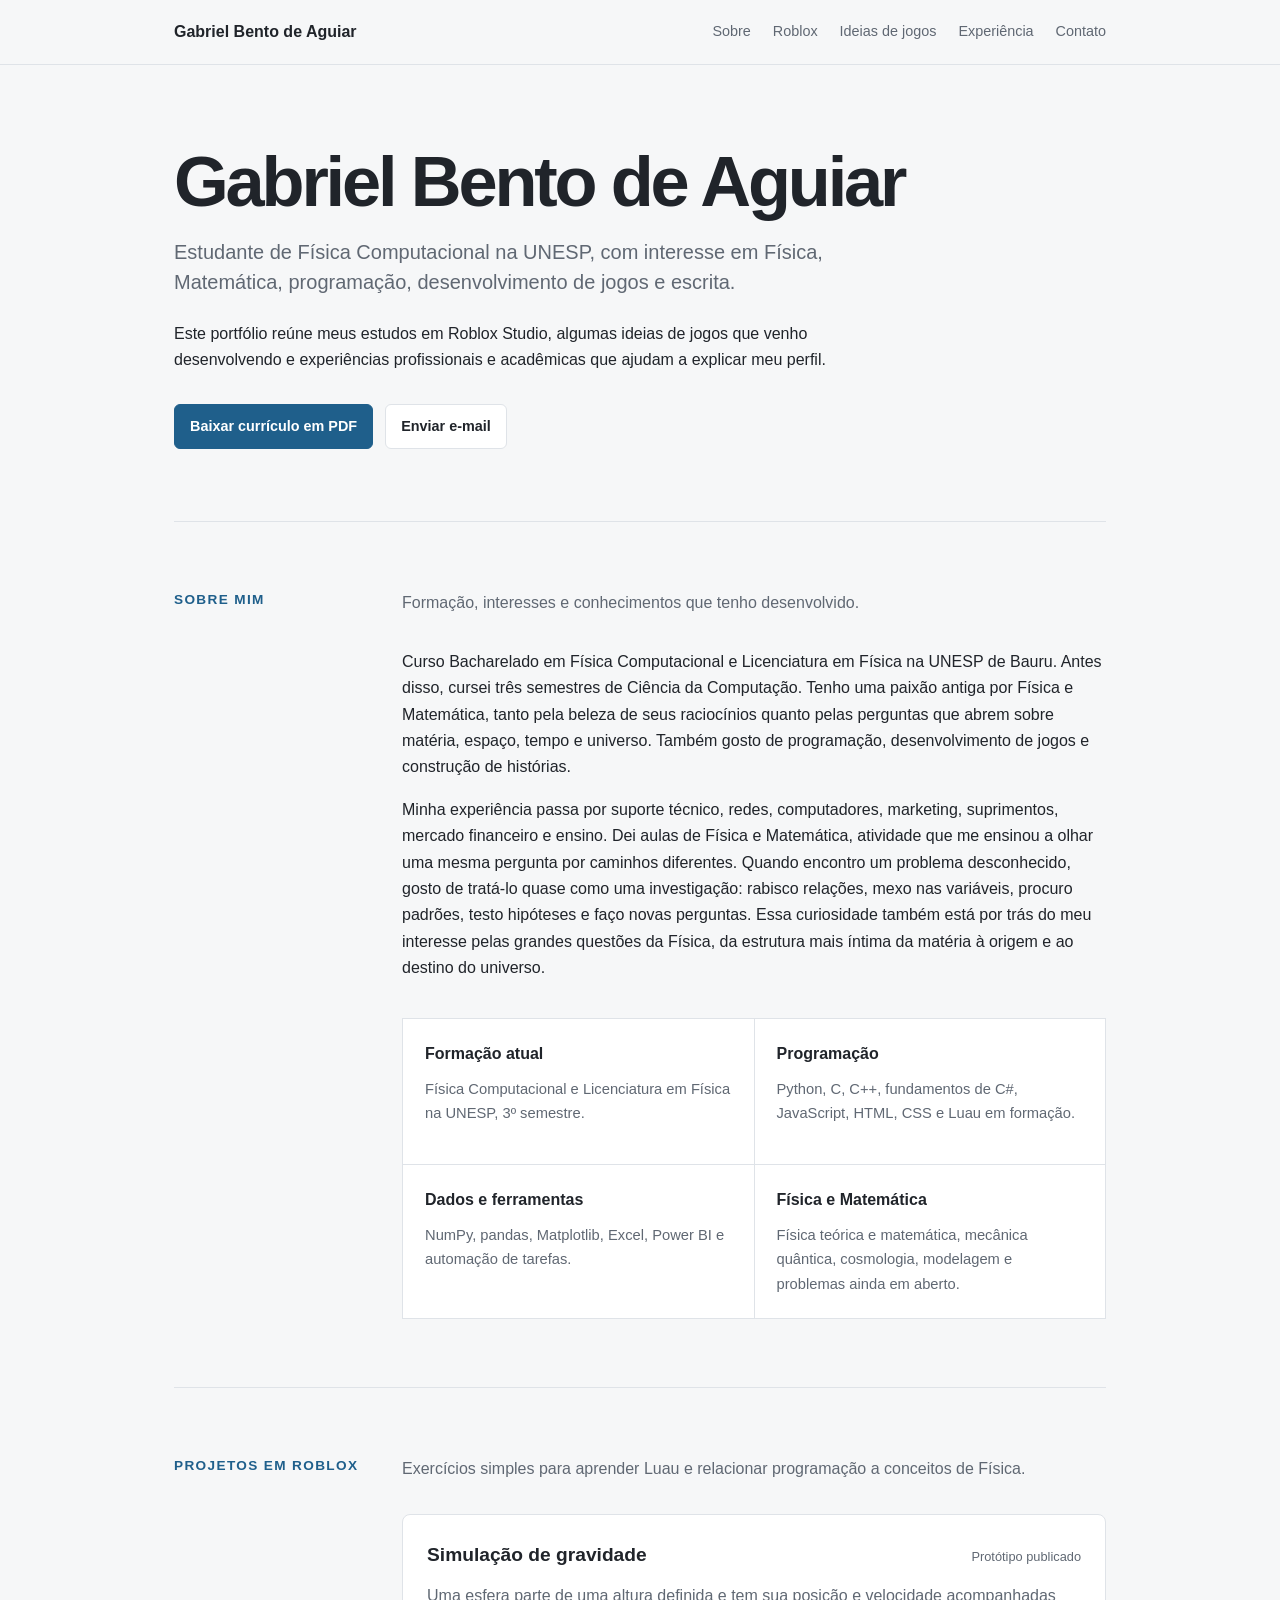
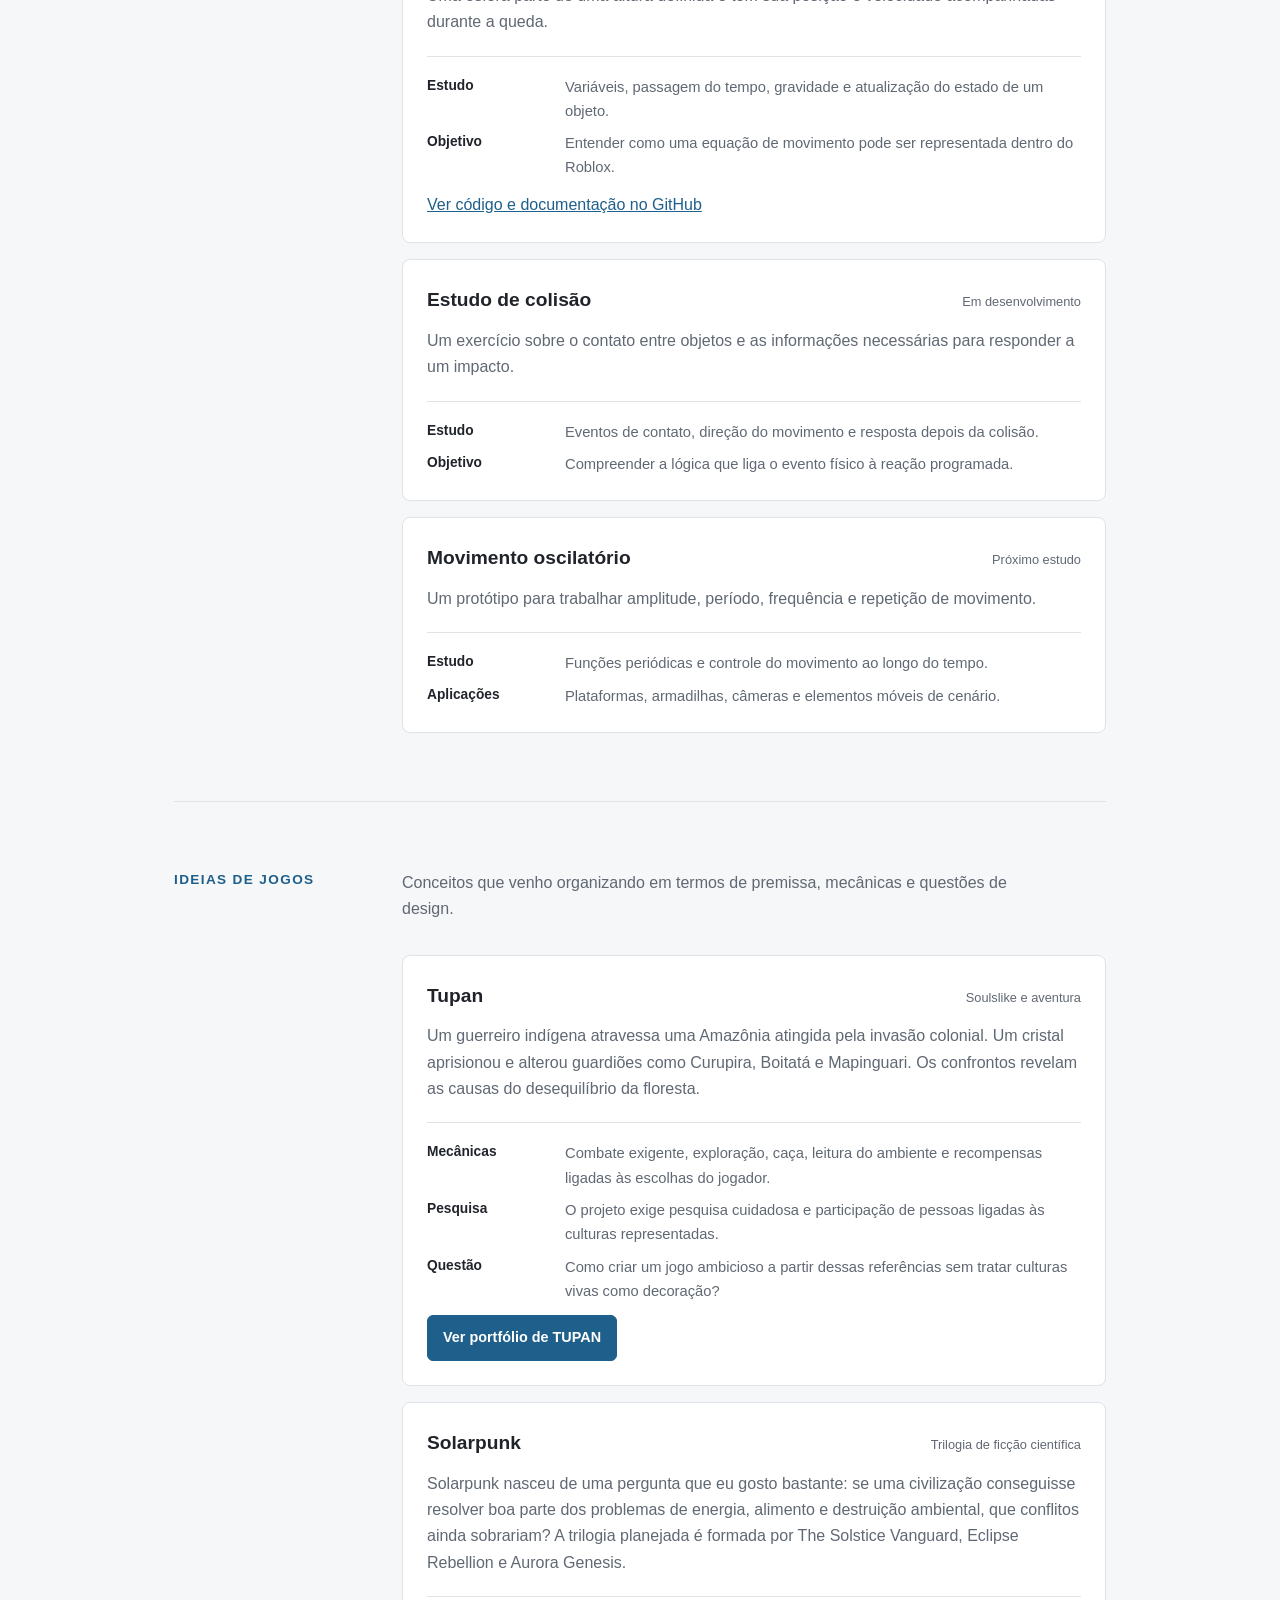
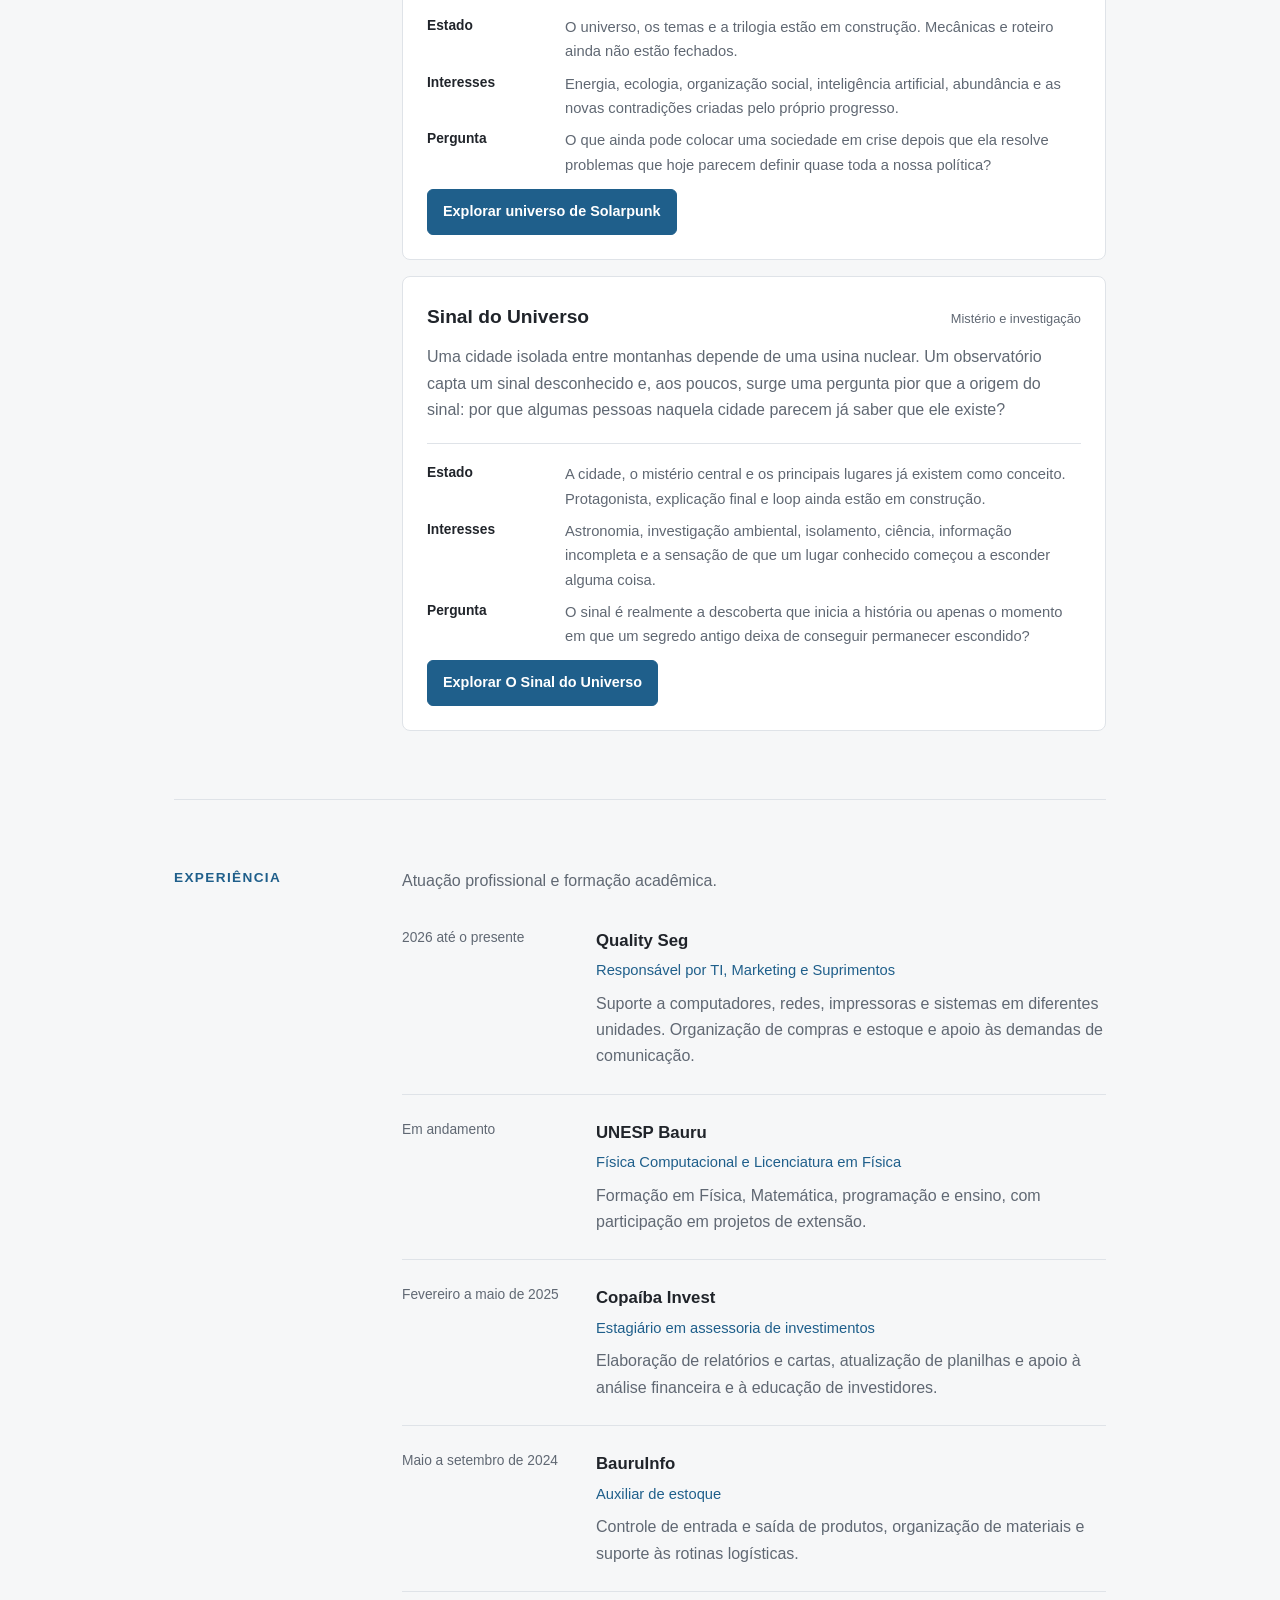
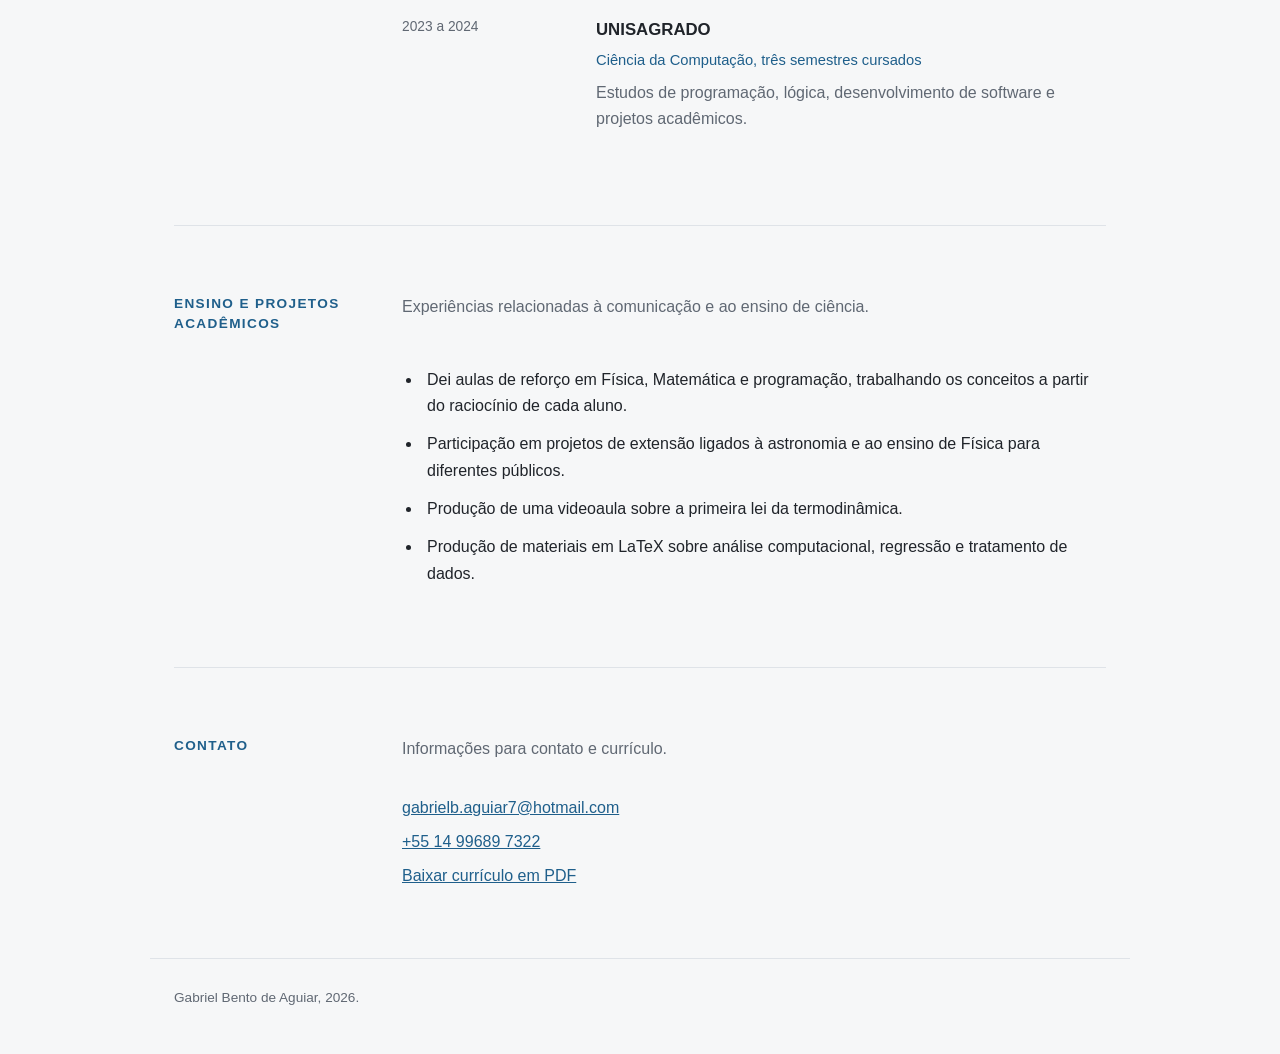
==== commit 9008f975: "Adiciona link e atualiza card de O Sinal do Universo" ====
--- a/index.html
+++ b/index.html
@@ -150,12 +150,13 @@
             <h3>Sinal do Universo</h3>
             <span class="type">Mistério e investigação</span>
           </div>
-          <p>Uma cidade isolada entre montanhas depende de uma usina nuclear. Um observatório capta um sinal desconhecido e um laboratório subterrâneo parece saber por que a cidade foi construída naquele lugar.</p>
-          <dl>
-            <dt>Mecânicas</dt><dd>Investigação ambiental, exploração por rotas urbanas e rurais, documentos e acesso gradual à usina e ao laboratório.</dd>
-            <dt>Temas</dt><dd>Astronomia, ciência, isolamento, dependência econômica e controle de informação.</dd>
-            <dt>Questão</dt><dd>Quem controla uma descoberta capaz de mudar a posição da humanidade no universo?</dd>
-          </dl>
+          <p>Uma cidade isolada entre montanhas depende de uma usina nuclear. Um observatório capta um sinal desconhecido e, aos poucos, surge uma pergunta pior que a origem do sinal: por que algumas pessoas naquela cidade parecem já saber que ele existe?</p>
+          <dl>
+            <dt>Estado</dt><dd>A cidade, o mistério central e os principais lugares já existem como conceito. Protagonista, explicação final e loop ainda estão em construção.</dd>
+            <dt>Interesses</dt><dd>Astronomia, investigação ambiental, isolamento, ciência, informação incompleta e a sensação de que um lugar conhecido começou a esconder alguma coisa.</dd>
+            <dt>Pergunta</dt><dd>O sinal é realmente a descoberta que inicia a história ou apenas o momento em que um segredo antigo deixa de conseguir permanecer escondido?</dd>
+          </dl>
+          <p><a class="button primary" href="sinal-do-universo/">Explorar O Sinal do Universo</a></p>
         </article>
       </div>
     </section>
